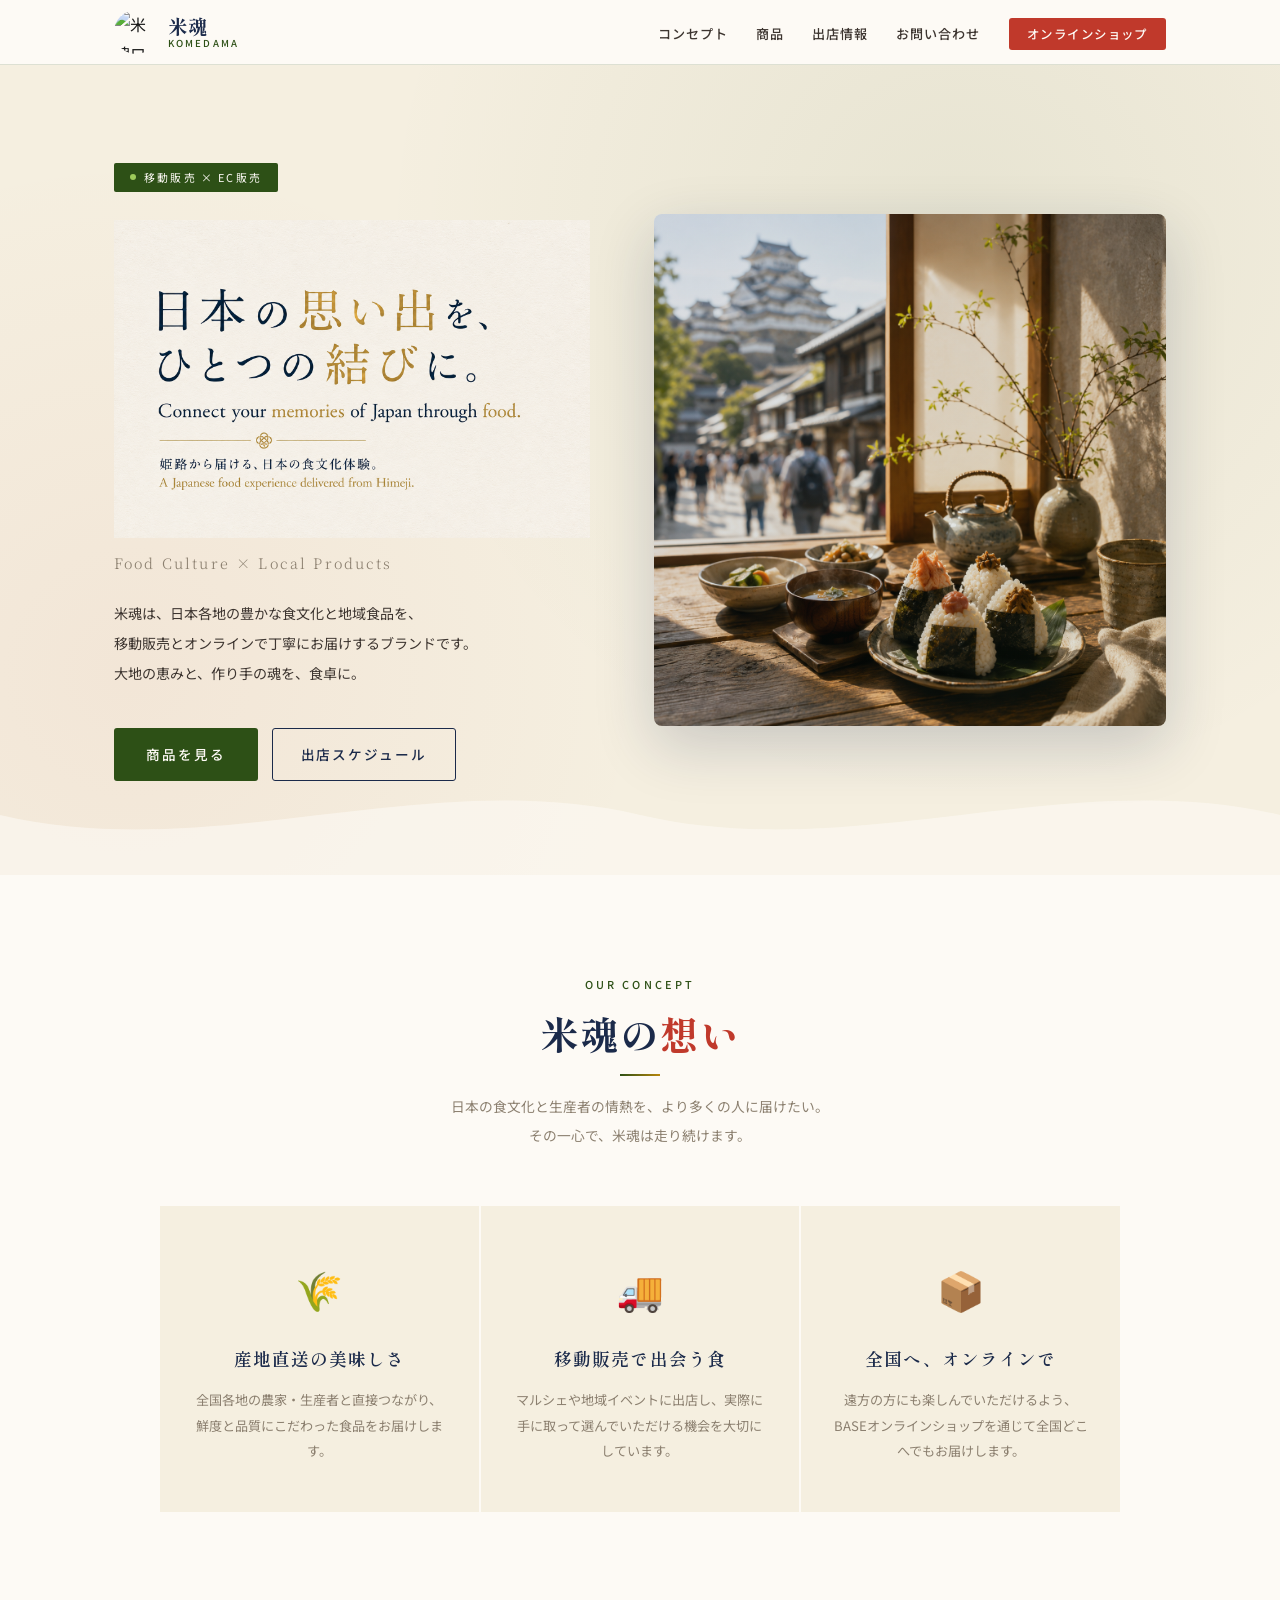
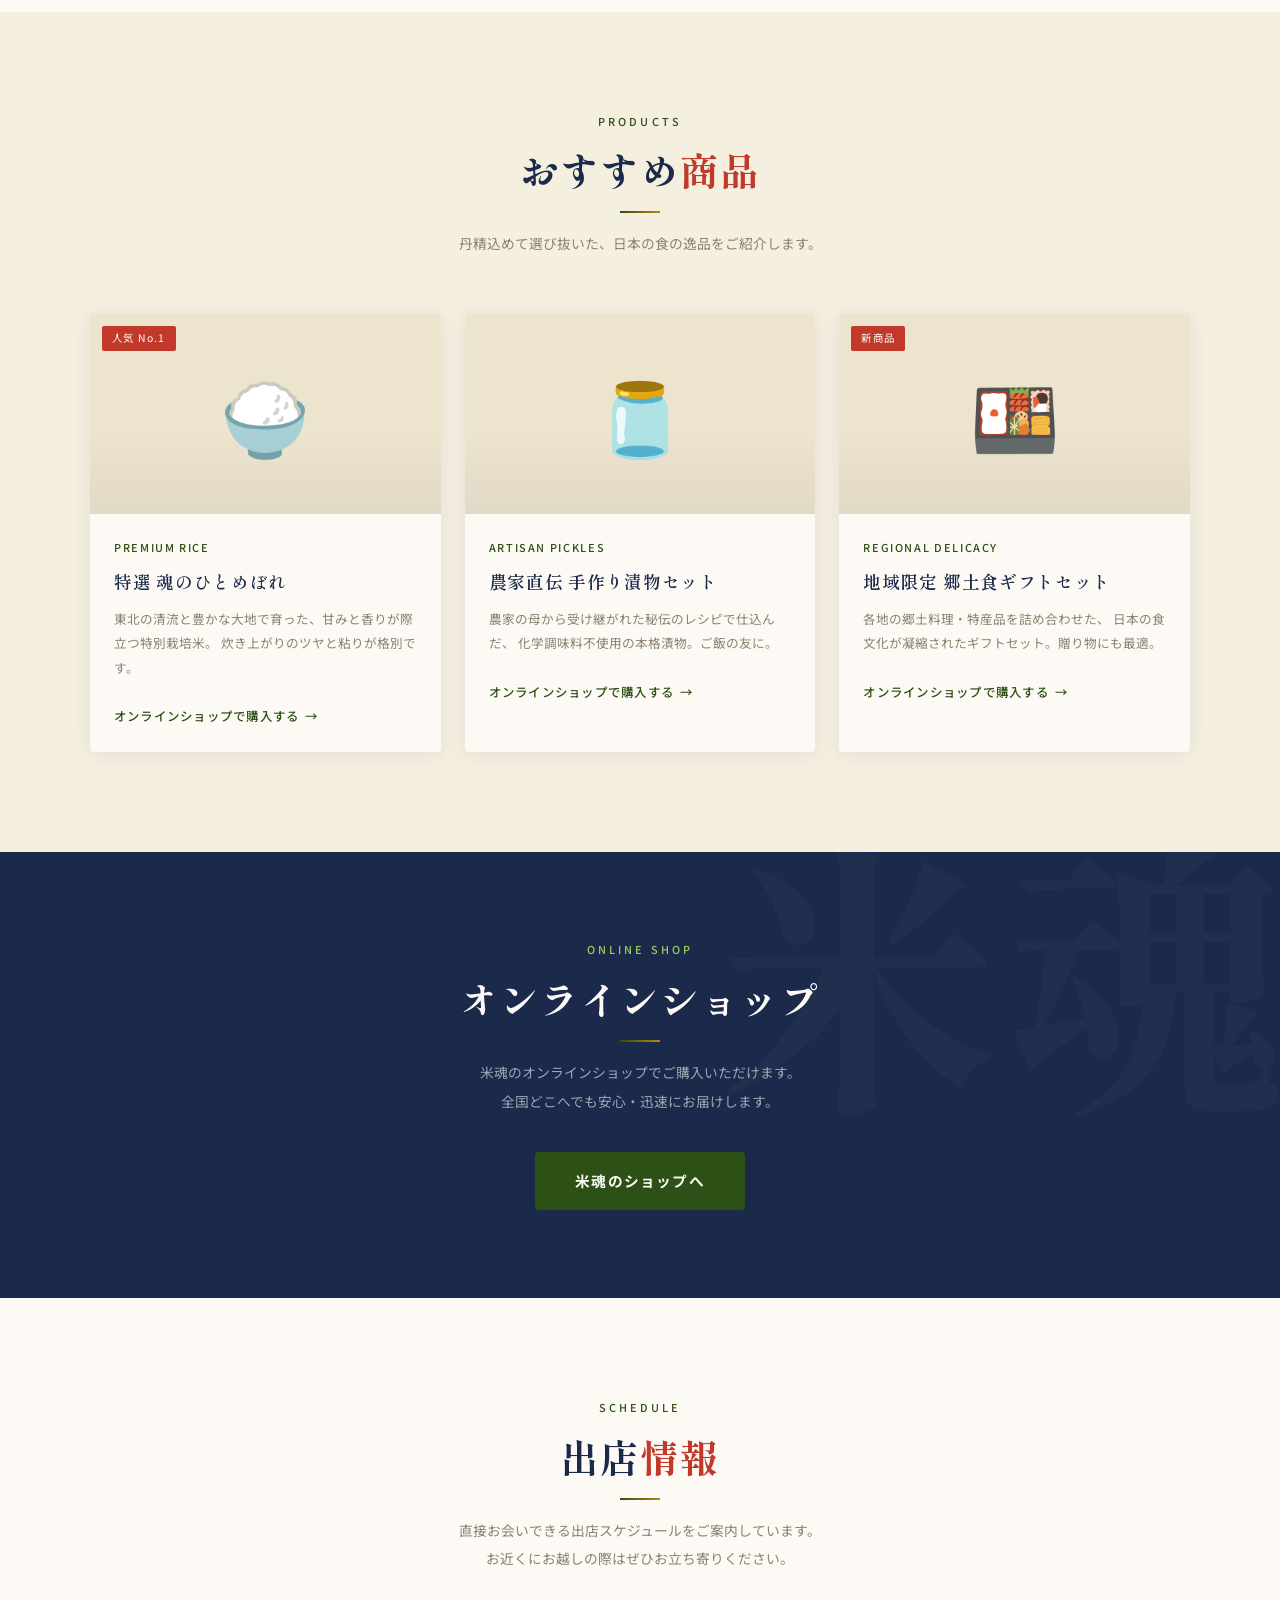
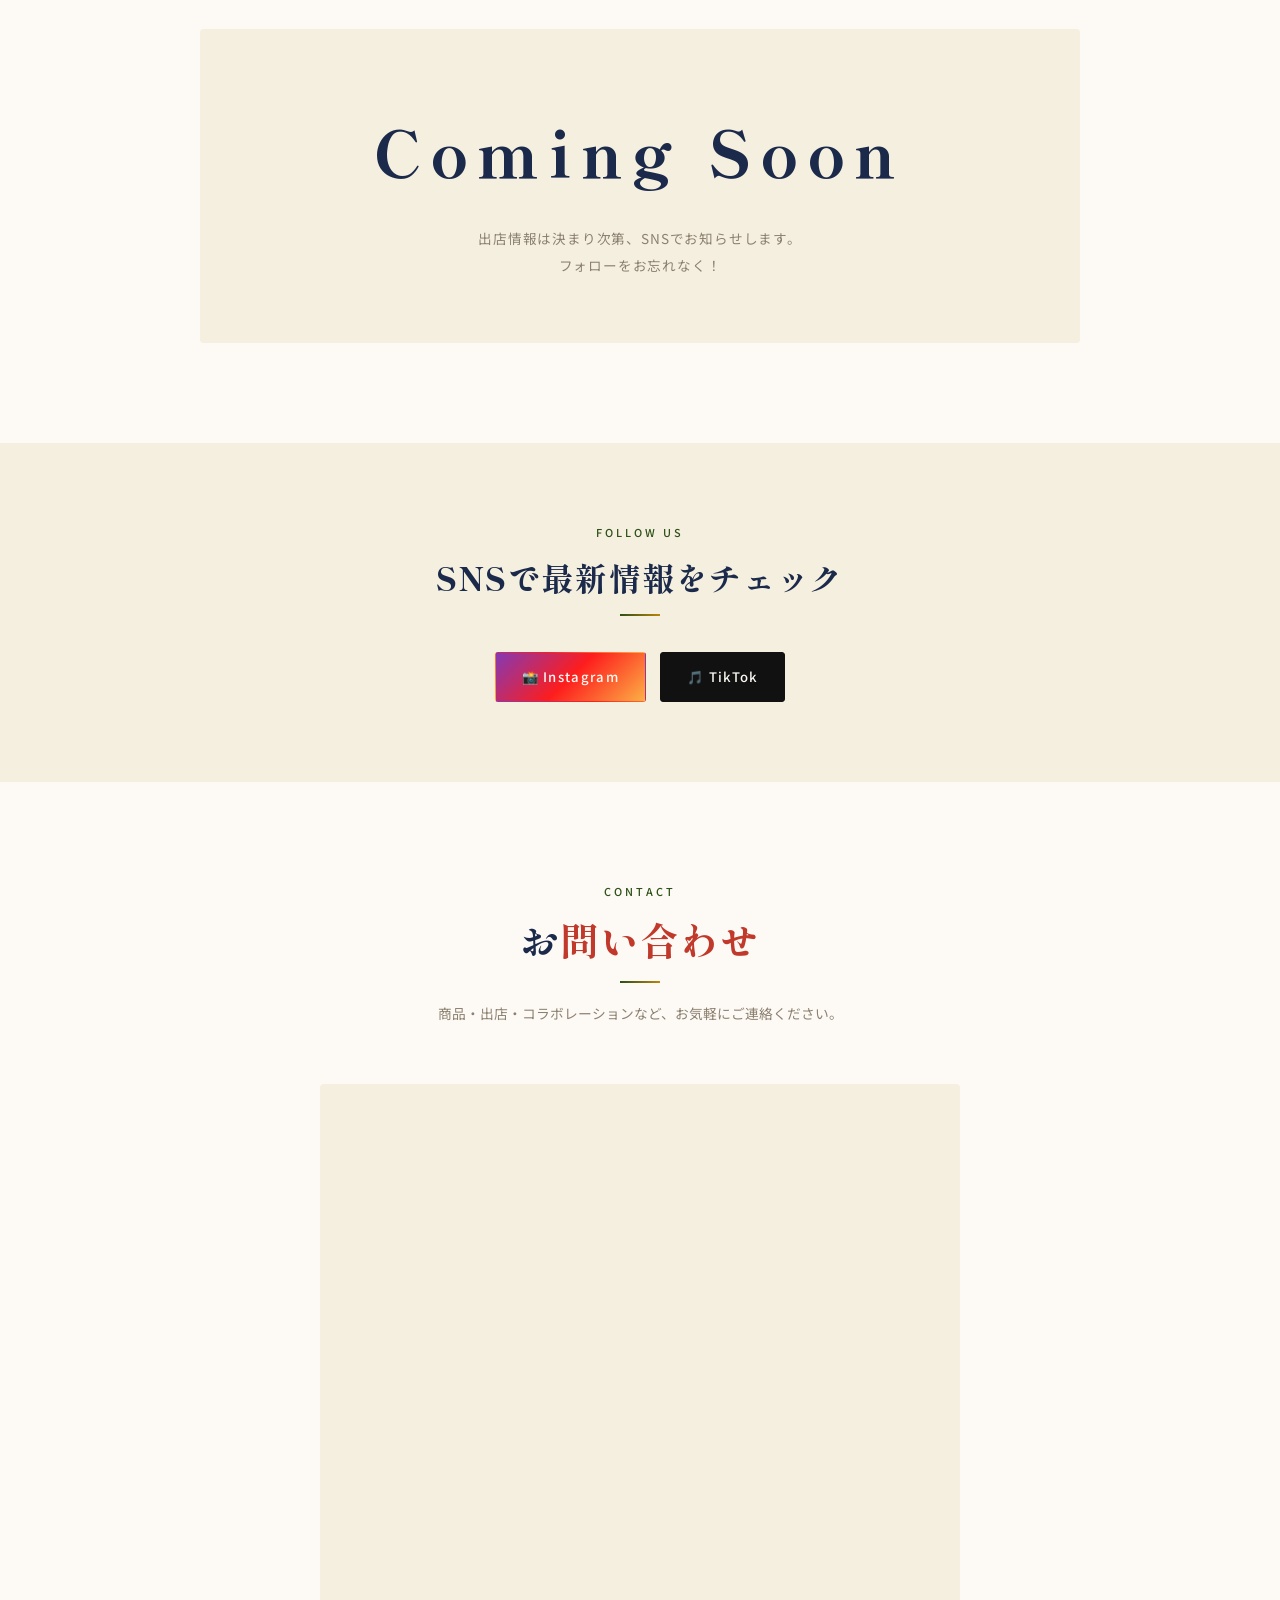
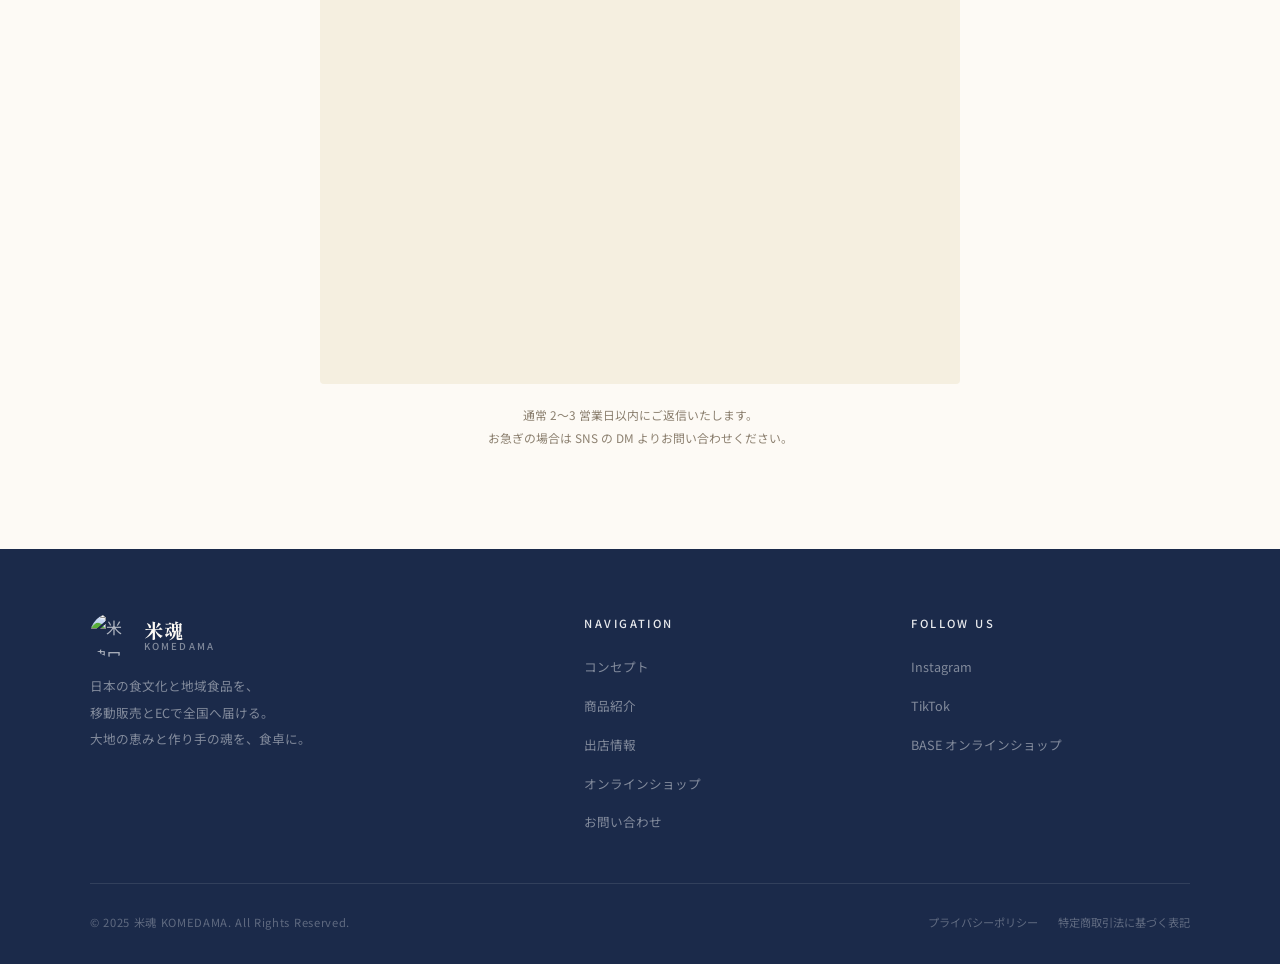
==== index.html @ 1b097b4b "Initial commit" ====
<!DOCTYPE html>
<html lang="ja">
<head>
  <meta charset="UTF-8">
  <meta name="viewport" content="width=device-width, initial-scale=1.0">

  <!-- ========================================
       SEO基本設定
       ページタイトルや説明文はここを編集してください
       ======================================== -->
  <title>米魂 KOMEDAMA | 日本の食を、あなたのもとへ</title>
  <meta name="description" content="米魂（KOMEDAMA）は、日本各地の豊かな食文化と地域食品を移動販売とオンラインでお届けするブランドです。">
  <meta name="keywords" content="米魂, KOMEDAMA, 地域食品, 移動販売, 日本食, BASE, オンラインショップ">
  <meta name="author" content="米魂 KOMEDAMA">

  <!-- OGP設定（SNSでシェアされたときの表示）-->
  <meta property="og:title" content="米魂 KOMEDAMA | 日本の食を、あなたのもとへ">
  <meta property="og:description" content="日本各地の豊かな食文化と地域食品を、移動販売とオンラインで丁寧にお届けするブランドです。">
  <meta property="og:type" content="website">
  <meta property="og:url" content="https://your-domain.com/"><!-- ← 取得後にドメインを変更してください -->
  <meta property="og:image" content="https://your-domain.com/images/common/ogp.jpg"><!-- ← OGP画像を用意してください -->
  <meta name="twitter:card" content="summary_large_image">

  <!-- ファビコン（ブラウザタブに表示されるアイコン）-->
  <!-- <link rel="icon" href="images/common/favicon.ico"> -->
  <!-- <link rel="apple-touch-icon" href="images/common/apple-touch-icon.png"> -->

  <!-- Google Fonts（日本語フォント）-->
  <!-- 表示速度を優先したい場合はこのブロックを削除し、style.cssのfont-familyをsans-serifに変更してください -->
  <link rel="preconnect" href="https://fonts.googleapis.com">
  <link rel="preconnect" href="https://fonts.gstatic.com" crossorigin>
  <link href="https://fonts.googleapis.com/css2?family=Noto+Serif+JP:wght@300;400;600;700&family=Noto+Sans+JP:wght@300;400;500&family=Shippori+Mincho:wght@400;600;800&display=swap" rel="stylesheet">

  <!-- スタイルシート読み込み -->
  <link rel="stylesheet" href="style.css">
</head>

<body>

  <!-- ========================================
       ヘッダー
       ロゴ・ナビゲーションメニュー
       ======================================== -->
  <header class="site-header">
    <div class="header-inner">

      <!-- ロゴ -->
      <a href="#home" class="logo" aria-label="米魂 トップへ戻る">
        <!-- logo.jpgを images/logo/ に置いてください -->
        <img src="images/logo/logo.jpg" alt="米魂ロゴ" width="44" height="44">
        <div class="logo-text">
          <span class="logo-ja">米魂</span>
          <span class="logo-en">KOMEDAMA</span>
        </div>
      </a>

      <!-- PCナビゲーション -->
      <nav aria-label="メインナビゲーション">
        <ul class="nav-list">
          <li><a href="#concept">コンセプト</a></li>
          <li><a href="#products">商品</a></li>
          <li><a href="#locations">出店情報</a></li>
          <li><a href="#contact">お問い合わせ</a></li>
          <!-- BASEショップへのリンク -->
          <li><a href="https://komedama.base.shop" target="_blank" rel="noopener noreferrer" class="nav-cta">オンラインショップ</a></li>
        </ul>
      </nav>

      <!-- スマホ用ハンバーガーボタン -->
      <button class="hamburger" id="hamburger" aria-label="メニューを開く" aria-expanded="false">
        <span></span>
        <span></span>
        <span></span>
      </button>

    </div>
  </header>

  <!-- スマホ用全画面メニュー -->
  <div class="mobile-nav" id="mobileNav" role="dialog" aria-modal="true" aria-label="モバイルメニュー">
    <button class="mobile-close" id="mobileClose" aria-label="メニューを閉じる">✕</button>
    <a href="#concept">コンセプト</a>
    <a href="#products">商品</a>
    <a href="#locations">出店情報</a>
    <a href="https://komedama.base.shop" target="_blank" rel="noopener noreferrer">オンラインショップ</a>
    <a href="#contact">お問い合わせ</a>
  </div>


  <!-- ========================================
       メインコンテンツ
       ======================================== -->
  <main>

    <!-- ヒーローセクション -->
    <section class="hero" id="home">
      <div class="hero-bg" aria-hidden="true"></div>

      <!-- 波形の装飾 -->
      <div class="hero-wave" aria-hidden="true">
        <svg viewBox="0 0 1440 120" preserveAspectRatio="none" xmlns="http://www.w3.org/2000/svg">
          <path d="M0,60 C240,110 480,10 720,60 C960,110 1200,10 1440,60 L1440,120 L0,120 Z" fill="#FDFAF5" opacity="0.6"/>
        </svg>
      </div>

      <div class="hero-inner">

        <!-- 左：テキストエリア -->
        <div class="hero-content">
          <span class="hero-badge">移動販売 × EC販売</span>

          <!-- キャッチコピー画像
               フォント崩れを防ぐため画像で表示しています
               画像は images/common/hero-catch.png に配置してください
               推奨サイズ：幅 800px 以上・透過PNG・白文字 -->
          <h1 class="hero-title">
            <img
              src="images/common/hero-catch.png"
              alt="日本の食を、あなたのもとへ。"
              class="hero-catch-img"
              width="480"
            >
          </h1>

          <p class="hero-subtitle">Food Culture × Local Products</p>

          <p class="hero-desc">
            米魂は、日本各地の豊かな食文化と地域食品を、<br>
            移動販売とオンラインで丁寧にお届けするブランドです。<br>
            大地の恵みと、作り手の魂を、食卓に。
          </p>

          <div class="hero-actions">
            <a href="#products" class="btn-primary">商品を見る</a>
            <a href="#locations" class="btn-secondary">出店スケジュール</a>
          </div>
        </div>

        <!-- 右：食のイメージビジュアル -->
        <div class="hero-visual">
          <!-- Unsplash フリー素材（商用利用可）
               自分の画像に変えたい場合は src を images/common/hero.jpg などに変更してください -->
          <div class="hero-image-wrap">
            <img
              class="hero-food-img"
              src="images/common/hero.png"
              alt="おにぎりと姫路城のある日本食のイメージ"
              width="512"
              loading="eager"
            >
            <div class="hero-image-overlay" aria-hidden="true"></div>
            <!-- 画像下部の帯テキスト -->
            <div class="hero-image-band" aria-hidden="true">
              <span>産地直送</span>
              <span class="band-sep">×</span>
              <span>移動販売</span>
              <span class="band-sep">×</span>
              <span>オンライン販売</span>
            </div>
          </div>
        </div>

      </div>
    </section>


    <!-- コンセプトセクション -->
    <section class="concept" id="concept">
      <div class="concept-inner">

        <div class="section-header fade-in">
          <span class="section-label">Our Concept</span>
          <h2 class="section-title">米魂の<span class="acc">想い</span></h2>
          <div class="divider" aria-hidden="true"></div>
          <p class="section-desc">
            日本の食文化と生産者の情熱を、より多くの人に届けたい。<br>
            その一心で、米魂は走り続けます。
          </p>
        </div>

        <!-- コンセプト3カード -->
        <div class="concept-grid">

          <div class="concept-card fade-in d1">
            <!-- 画像を使う場合: <img src="images/common/concept-farm.jpg" alt="産地直送"> -->
            <span class="concept-icon" aria-hidden="true">🌾</span>
            <h3>産地直送の美味しさ</h3>
            <p>全国各地の農家・生産者と直接つながり、鮮度と品質にこだわった食品をお届けします。</p>
          </div>

          <div class="concept-card fade-in d2">
            <span class="concept-icon" aria-hidden="true">🚚</span>
            <h3>移動販売で出会う食</h3>
            <p>マルシェや地域イベントに出店し、実際に手に取って選んでいただける機会を大切にしています。</p>
          </div>

          <div class="concept-card fade-in d3">
            <span class="concept-icon" aria-hidden="true">📦</span>
            <h3>全国へ、オンラインで</h3>
            <p>遠方の方にも楽しんでいただけるよう、BASEオンラインショップを通じて全国どこへでもお届けします。</p>
          </div>

        </div>
      </div>
    </section>


    <!-- 商品紹介セクション -->
    <section class="products" id="products">
      <div class="products-inner">

        <div class="section-header fade-in">
          <span class="section-label">Products</span>
          <h2 class="section-title">おすすめ<span class="acc">商品</span></h2>
          <div class="divider" aria-hidden="true"></div>
          <p class="section-desc">丹精込めて選び抜いた、日本の食の逸品をご紹介します。</p>
        </div>

        <!-- 商品カード
             商品を追加する場合は .product-card のブロックをコピーして増やしてください -->
        <div class="products-grid">

          <!-- 商品1 -->
          <article class="product-card fade-in d1">
            <div class="product-img">
              <!-- 商品画像: images/products/ に画像を置いて src を変更してください -->
              <!-- <img src="images/products/hitomebore.jpg" alt="特選 魂のひとめぼれ"> -->
              <span aria-hidden="true">🍚</span>
              <span class="product-badge">人気 No.1</span>
            </div>
            <div class="product-body">
              <p class="product-tag">Premium Rice</p>
              <h3 class="product-name">特選 魂のひとめぼれ</h3>
              <p class="product-desc">
                東北の清流と豊かな大地で育った、甘みと香りが際立つ特別栽培米。
                炊き上がりのツヤと粘りが格別です。
              </p>
              <!-- BASE商品ページのURLに変更してください -->
              <a href="https://komedama.base.shop" target="_blank" rel="noopener noreferrer" class="product-link">
                オンラインショップで購入する
              </a>
            </div>
          </article>

          <!-- 商品2 -->
          <article class="product-card fade-in d2">
            <div class="product-img">
              <!-- <img src="images/products/tsukemono.jpg" alt="農家直伝 手作り漬物セット"> -->
              <span aria-hidden="true">🫙</span>
            </div>
            <div class="product-body">
              <p class="product-tag">Artisan Pickles</p>
              <h3 class="product-name">農家直伝 手作り漬物セット</h3>
              <p class="product-desc">
                農家の母から受け継がれた秘伝のレシピで仕込んだ、
                化学調味料不使用の本格漬物。ご飯の友に。
              </p>
              <a href="https://komedama.base.shop" target="_blank" rel="noopener noreferrer" class="product-link">
                オンラインショップで購入する
              </a>
            </div>
          </article>

          <!-- 商品3 -->
          <article class="product-card fade-in d3">
            <div class="product-img">
              <!-- <img src="images/products/gift-set.jpg" alt="地域限定 郷土食ギフトセット"> -->
              <span aria-hidden="true">🍱</span>
              <span class="product-badge">新商品</span>
            </div>
            <div class="product-body">
              <p class="product-tag">Regional Delicacy</p>
              <h3 class="product-name">地域限定 郷土食ギフトセット</h3>
              <p class="product-desc">
                各地の郷土料理・特産品を詰め合わせた、
                日本の食文化が凝縮されたギフトセット。贈り物にも最適。
              </p>
              <a href="https://komedama.base.shop" target="_blank" rel="noopener noreferrer" class="product-link">
                オンラインショップで購入する
              </a>
            </div>
          </article>

        </div>
      </div>
    </section>


    <!-- オンラインショップ（BASE）CTAセクション -->
    <section class="shop-cta" id="shop">
      <div class="shop-inner fade-in">
        <span class="section-label">Online Shop</span>
        <h2 class="section-title">オンラインショップ</h2>
        <div class="divider divider-shop" aria-hidden="true"></div>
        <p class="section-desc">
          米魂のオンラインショップでご購入いただけます。<br>
          全国どこへでも安心・迅速にお届けします。
        </p>
        <div class="shop-cta-btns">
          <!-- BASEショップ -->
          <a href="https://komedama.base.shop" target="_blank" rel="noopener noreferrer" class="base-btn">
            米魂のショップへ
          </a>
        </div>
      </div>
    </section>


    <!-- 出店情報セクション -->
    <section class="locations" id="locations">
      <div class="locations-inner">

        <div class="section-header fade-in">
          <span class="section-label">Schedule</span>
          <h2 class="section-title">出店<span class="acc">情報</span></h2>
          <div class="divider" aria-hidden="true"></div>
          <p class="section-desc">
            直接お会いできる出店スケジュールをご案内しています。<br>
            お近くにお越しの際はぜひお立ち寄りください。
          </p>
        </div>

        <!-- Coming Soon表示 -->
        <div class="coming-soon fade-in">
          <p class="coming-soon-text">Coming Soon</p>
          <p class="coming-soon-sub">出店情報は決まり次第、SNSでお知らせします。<br>フォローをお忘れなく！</p>
        </div>

      </div>
    </section>


    <!-- SNSセクション -->
    <section class="sns">
      <div class="sns-inner fade-in">
        <span class="section-label">Follow Us</span>
        <h2 class="section-title sns-title">SNSで最新情報をチェック</h2>
        <div class="divider" aria-hidden="true"></div>

        <div class="sns-links">
          <a href="https://www.instagram.com/onigiri.komedama?igsh=MXRsYmVnbmxiNncwYw==" target="_blank" rel="noopener noreferrer" class="sns-btn sns-ig">
            📸 Instagram
          </a>
          <a href="https://www.tiktok.com/@onigiri.komedama?is_from_webapp=1&sender_device=pc" target="_blank" rel="noopener noreferrer" class="sns-btn sns-tiktok">
            🎵 TikTok
          </a>
        </div>
      </div>
    </section>


    <!-- お問い合わせセクション -->
    <section class="contact" id="contact">
      <div class="contact-inner">

        <div class="section-header fade-in">
          <span class="section-label">Contact</span>
          <h2 class="section-title">お<span class="acc">問い合わせ</span></h2>
          <div class="divider" aria-hidden="true"></div>
          <p class="section-desc">商品・出店・コラボレーションなど、お気軽にご連絡ください。</p>
        </div>

        <!-- Googleフォーム埋め込み
             件数無制限・無料・Gmailに通知が届きます -->
        <div class="google-form-wrap fade-in">
          <iframe
            src="https://docs.google.com/forms/d/e/1FAIpQLScALvCP625DVWomPVhwGw1CGhiQK8gAbkyOa28ZDNepqT5XbA/viewform?embedded=true"
            width="100%"
            height="900"
            frameborder="0"
            marginheight="0"
            marginwidth="0"
            title="米魂 お問い合わせフォーム"
            loading="lazy"
          >
            読み込んでいます…
          </iframe>
          <p class="contact-note">
            通常 2〜3 営業日以内にご返信いたします。<br>
            お急ぎの場合は SNS の DM よりお問い合わせください。
          </p>
        </div>
      </div>
    </section>

  </main>


  <!-- ========================================
       フッター
       ======================================== -->
  <footer class="site-footer">
    <div class="footer-inner">

      <div class="footer-top">

        <!-- ブランド説明 -->
        <div class="footer-brand">
          <div class="logo">
            <img src="images/logo/logo.jpg" alt="米魂ロゴ" width="36" height="36">
            <div class="logo-text">
              <span class="logo-ja">米魂</span>
              <span class="logo-en">KOMEDAMA</span>
            </div>
          </div>
          <p class="footer-tagline">
            日本の食文化と地域食品を、<br>
            移動販売とECで全国へ届ける。<br>
            大地の恵みと作り手の魂を、食卓に。
          </p>
        </div>

        <!-- ナビゲーション -->
        <div class="footer-col">
          <h4>Navigation</h4>
          <ul>
            <li><a href="#concept">コンセプト</a></li>
            <li><a href="#products">商品紹介</a></li>
            <li><a href="#locations">出店情報</a></li>
            <li><a href="#shop">オンラインショップ</a></li>
            <li><a href="#contact">お問い合わせ</a></li>
            <!-- 将来ページが増えたらここに追加 -->
            <!-- <li><a href="news.html">お知らせ</a></li> -->
            <!-- <li><a href="en/index.html">English</a></li> -->
          </ul>
        </div>

        <!-- SNSリンク -->
        <div class="footer-col">
          <h4>Follow Us</h4>
          <ul>
            <li><a href="https://www.instagram.com/onigiri.komedama?igsh=MXRsYmVnbmxiNncwYw==" target="_blank" rel="noopener noreferrer">Instagram</a></li>
            <li><a href="https://www.tiktok.com/@onigiri.komedama?is_from_webapp=1&sender_device=pc" target="_blank" rel="noopener noreferrer">TikTok</a></li>
            <li><a href="https://komedama.base.shop" target="_blank" rel="noopener noreferrer">BASE オンラインショップ</a></li>
          </ul>
        </div>

      </div>

      <!-- コピーライト -->
      <div class="footer-bottom">
        <p class="footer-copy">© 2025 米魂 KOMEDAMA. All Rights Reserved.</p>
        <div class="footer-links">
          <!-- 将来ページを作成したらリンクを有効にしてください -->
          <a href="#">プライバシーポリシー</a>
          <a href="#">特定商取引法に基づく表記</a>
        </div>
      </div>

    </div>
  </footer>


  <!-- ページトップへ戻るボタン -->
  <button class="scroll-top" id="scrollTop" aria-label="ページトップへ戻る">↑</button>

  <!-- JavaScriptファイル読み込み（bodyの最後に置くことで表示速度が上がります）-->
  <script src="script.js"></script>

</body>
</html>
---- style.css ----
/* ============================================================
   米魂 KOMEDAMA - スタイルシート
   style.css

   目次
   1.  カラー・変数定義
   2.  リセット・基本設定
   3.  ヘッダー
   4.  スマホメニュー
   5.  ヒーローセクション
   6.  セクション共通
   7.  コンセプトセクション
   8.  商品紹介セクション
   9.  オンラインショップ（BASE）CTAセクション
   10. 出店情報セクション
   11. SNSセクション
   12. お問い合わせセクション
   13. フッター
   14. ページトップボタン
   15. アニメーション
   16. レスポンシブ（スマホ対応）
   ============================================================ */


/* ============================================================
   1. カラー・変数定義
   色を変更する場合はここだけ編集すればOKです
   ============================================================ */
:root {
  /* ベースカラー */
  --white:      #FDFAF5;   /* 白（生成り白） */
  --cream:      #F5EFE0;   /* クリーム */
  --cream-dark: #EDE4CE;   /* 濃いクリーム */

  /* テキストカラー */
  --ink:        #1A1A1A;   /* メインテキスト（ほぼ黒） */
  --ink-soft:   #3D3530;   /* サブテキスト（茶がかった黒） */
  --gray:       #8C8070;   /* 補足テキスト（グレー） */

  /* アクセントカラー */
  --red:        #C0392B;   /* 赤（日の丸・強調） */
  --red-light:  #E74C3C;   /* 赤（ホバー時） */
  --green:      #2D5016;   /* 深緑（メインアクセント） */
  --green-mid:  #3A6B1E;   /* 緑（ホバー時） */
  --green-light:#5A8A32;   /* 薄緑 */
  --gold:       #B8860B;   /* ゴールド（装飾） */
  --navy:       #1B2A4A;   /* 紺（見出し・フッター） */

  /* ボーダー・シャドウ */
  --border:  rgba(45, 80, 22, 0.15);
  --shadow:  rgba(27, 42, 74, 0.08);
}


/* ============================================================
   2. リセット・基本設定
   ============================================================ */
*,
*::before,
*::after {
  box-sizing: border-box;
  margin: 0;
  padding: 0;
}

html {
  scroll-behavior: smooth; /* アンカーリンクをなめらかにスクロール */
  font-size: 16px;
}

body {
  font-family: 'Noto Sans JP', sans-serif;
  background-color: var(--white);
  color: var(--ink);
  line-height: 1.8;
  overflow-x: hidden; /* 横スクロールを防ぐ */
}

img {
  max-width: 100%;
  height: auto;
  display: block;
}

a {
  text-decoration: none;
  color: inherit;
}

ul {
  list-style: none;
}


/* ============================================================
   3. ヘッダー
   ============================================================ */
.site-header {
  position: sticky;  /* スクロールしても上部に固定 */
  top: 0;
  z-index: 100;
  background: rgba(253, 250, 245, 0.96);
  backdrop-filter: blur(12px); /* すりガラス効果 */
  border-bottom: 1px solid var(--border);
}

.header-inner {
  max-width: 1100px;
  margin: 0 auto;
  padding: 0 24px;
  display: flex;
  align-items: center;
  justify-content: space-between;
  height: 64px;
}

/* ロゴ */
.logo {
  display: flex;
  align-items: center;
  gap: 10px;
}

.logo img {
  width: 44px;
  height: 44px;
  border-radius: 50%;
  object-fit: cover;
}

.logo-text {
  display: flex;
  flex-direction: column;
  line-height: 1.15;
}

.logo-ja {
  font-family: 'Shippori Mincho', serif;
  font-size: 1.2rem;
  font-weight: 800;
  color: var(--navy);
  letter-spacing: 0.05em;
}

.logo-en {
  font-size: 0.6rem;
  letter-spacing: 0.22em;
  color: var(--green);
  font-weight: 500;
}

/* PCナビゲーション */
.nav-list {
  display: flex;
  gap: 28px;
  align-items: center;
}

.nav-list a {
  font-size: 0.82rem;
  letter-spacing: 0.08em;
  color: var(--ink-soft);
  font-weight: 500;
  position: relative;
  padding-bottom: 2px;
  transition: color 0.25s;
}

/* ホバー時に下線アニメーション */
.nav-list a::after {
  content: '';
  position: absolute;
  bottom: 0;
  left: 0;
  width: 0;
  height: 1.5px;
  background: var(--green);
  transition: width 0.3s;
}

.nav-list a:hover {
  color: var(--green);
}

.nav-list a:hover::after {
  width: 100%;
}

/* Amazon購入ボタン（ヘッダー内） */
.nav-cta {
  background: var(--red) !important;
  color: var(--white) !important;
  padding: 7px 18px !important;
  border-radius: 3px;
  font-size: 0.78rem !important;
  letter-spacing: 0.12em !important;
  transition: background 0.25s !important;
}

.nav-cta:hover {
  background: var(--red-light) !important;
}

.nav-cta::after {
  display: none !important; /* 下線アニメーションは不要 */
}

/* ハンバーガーボタン（スマホのみ表示） */
.hamburger {
  display: none;
  flex-direction: column;
  gap: 5px;
  cursor: pointer;
  padding: 6px;
  background: none;
  border: none;
}

.hamburger span {
  display: block;
  width: 24px;
  height: 2px;
  background: var(--ink);
  border-radius: 2px;
  transition: all 0.3s;
}


/* ============================================================
   4. スマホメニュー（全画面オーバーレイ）
   ============================================================ */
.mobile-nav {
  display: none;
  position: fixed;
  inset: 0;
  z-index: 200;
  background: rgba(253, 250, 245, 0.98);
  flex-direction: column;
  align-items: center;
  justify-content: center;
  gap: 36px;
}

/* .open クラスがついたら表示（script.jsで制御） */
.mobile-nav.open {
  display: flex;
}

.mobile-nav a {
  font-family: 'Shippori Mincho', serif;
  font-size: 1.5rem;
  color: var(--navy);
  letter-spacing: 0.1em;
  transition: color 0.2s;
}

.mobile-nav a:hover {
  color: var(--green);
}

.mobile-close {
  position: absolute;
  top: 20px;
  right: 24px;
  font-size: 1.8rem;
  cursor: pointer;
  color: var(--ink-soft);
  background: none;
  border: none;
  line-height: 1;
}


/* ============================================================
   5. ヒーローセクション
   ============================================================ */
.hero {
  position: relative;
  min-height: 90vh;
  display: flex;
  align-items: center;
  overflow: hidden;
  background: var(--cream);
}

/* 背景グラデーション装飾 */
.hero-bg {
  position: absolute;
  inset: 0;
  background-image:
    radial-gradient(circle at 75% 20%, rgba(45, 80, 22, 0.07) 0%, transparent 50%),
    radial-gradient(circle at 10% 75%, rgba(192, 57, 43, 0.05) 0%, transparent 40%);
}

/* 下部の波形装飾 */
.hero-wave {
  position: absolute;
  bottom: 0;
  left: 0;
  right: 0;
  height: 120px;
  overflow: hidden;
}

.hero-wave svg {
  width: 100%;
  height: 100%;
}

/* ヒーロー内部レイアウト（2カラム） */
.hero-inner {
  position: relative;
  z-index: 1;
  max-width: 1100px;
  margin: 0 auto;
  padding: 80px 24px;
  display: grid;
  grid-template-columns: 1fr 1fr;
  gap: 64px;
  align-items: center;
}

/* バッジ（緑のラベル） */
.hero-badge {
  display: inline-flex;
  align-items: center;
  gap: 8px;
  background: var(--green);
  color: var(--white);
  font-size: 0.68rem;
  letter-spacing: 0.2em;
  padding: 5px 16px;
  border-radius: 2px;
  margin-bottom: 28px;
}

.hero-badge::before {
  content: '';
  width: 6px;
  height: 6px;
  background: #9ECC5A;
  border-radius: 50%;
}

/* キャッチコピー */
.hero-title {
  font-family: 'Shippori Mincho', serif;
  font-size: clamp(2.2rem, 5.5vw, 3.8rem); /* 画面幅に応じて自動調整 */
  font-weight: 800;
  color: var(--navy);
  line-height: 1.3;
  letter-spacing: 0.03em;
  margin-bottom: 12px;
}

.hero-title .accent {
  color: var(--red);
}

.hero-subtitle {
  font-family: 'Noto Serif JP', serif;
  font-size: 0.9rem;
  color: var(--gray);
  letter-spacing: 0.15em;
  margin-bottom: 24px;
  font-weight: 300;
}

.hero-desc {
  font-size: 0.88rem;
  color: var(--ink-soft);
  line-height: 2.1;
  margin-bottom: 40px;
  max-width: 420px;
}

/* CTAボタン群 */
.hero-actions {
  display: flex;
  gap: 14px;
  flex-wrap: wrap;
}

/* 共通ボタンスタイル */
.btn-primary {
  background: var(--green);
  color: var(--white);
  padding: 14px 32px;
  font-size: 0.85rem;
  letter-spacing: 0.14em;
  border-radius: 3px;
  font-weight: 500;
  transition: all 0.3s;
  display: inline-flex;
  align-items: center;
  gap: 6px;
}

.btn-primary:hover {
  background: var(--green-mid);
  transform: translateY(-2px);
  box-shadow: 0 8px 24px rgba(45, 80, 22, 0.25);
}

.btn-secondary {
  border: 1.5px solid var(--navy);
  color: var(--navy);
  padding: 13px 28px;
  font-size: 0.85rem;
  letter-spacing: 0.14em;
  border-radius: 3px;
  font-weight: 500;
  transition: all 0.3s;
}

.btn-secondary:hover {
  background: var(--navy);
  color: var(--white);
}

/* 食イメージビジュアルエリア */
.hero-visual {
  display: flex;
  justify-content: center;
  align-items: center;
  position: relative;
}

.hero-image-wrap {
  position: relative;
  width: 512px;
  height: 512px;
  border-radius: 8px;
  overflow: hidden;
  box-shadow: 0 20px 60px rgba(27, 42, 74, 0.2);
  margin: 0 auto;
}

/* 食の画像 */
.hero-food-img {
  width: 512px;
  height: 512px;
  object-fit: cover;
  object-position: center;
  display: block;
  transition: transform 8s ease;
}

.hero-image-wrap:hover .hero-food-img {
  transform: scale(1.04); /* ゆっくりズームイン */
}

/* 画像の上にうっすらオーバーレイ（和の雰囲気を出す）*/
.hero-image-overlay {
  position: absolute;
  inset: 0;
  background: linear-gradient(
    135deg,
    rgba(27, 42, 74, 0.15) 0%,
    rgba(45, 80, 22, 0.1) 100%
  );
  pointer-events: none;
}

/* フローティングタグ */
.hero-tag {
  position: absolute;
  background: rgba(253, 250, 245, 0.95);
  border: 1px solid var(--border);
  padding: 8px 14px;
  border-radius: 40px;
  font-size: 0.7rem;
  color: var(--ink-soft);
  letter-spacing: 0.08em;
  box-shadow: 0 4px 16px var(--shadow);
  display: flex;
  align-items: center;
  gap: 6px;
  backdrop-filter: blur(4px);
}

.hero-tag-1 { bottom: 24px; left: 20px; }
.hero-tag-2 { top: 20px;    right: 20px; }

.dot {
  width: 8px;
  height: 8px;
  border-radius: 50%;
}

.dot-red   { background: var(--red); }
.dot-green { background: var(--green-light); }


/* ============================================================
   6. セクション共通スタイル
   ============================================================ */
section {
  position: relative;
  z-index: 1;
}

.section-header {
  text-align: center;
  margin-bottom: 56px;
}

/* セクションラベル（英語小文字）*/
.section-label {
  font-size: 0.68rem;
  letter-spacing: 0.28em;
  color: var(--green);
  font-weight: 500;
  text-transform: uppercase;
  display: block;
  margin-bottom: 14px;
}

/* セクションタイトル */
.section-title {
  font-family: 'Shippori Mincho', serif;
  font-size: clamp(1.6rem, 4vw, 2.4rem);
  font-weight: 800;
  color: var(--navy);
  letter-spacing: 0.05em;
  line-height: 1.3;
}

.section-title .acc {
  color: var(--red);
}

/* セクション説明文 */
.section-desc {
  margin-top: 16px;
  font-size: 0.86rem;
  color: var(--gray);
  max-width: 480px;
  margin-left: auto;
  margin-right: auto;
  line-height: 2.1;
}

/* タイトル下のアクセントライン */
.divider {
  width: 40px;
  height: 2px;
  background: linear-gradient(to right, var(--green), var(--gold));
  margin: 16px auto 0;
}

.divider-shop {
  background: linear-gradient(to right, var(--green), var(--gold));
}


/* ============================================================
   7. コンセプトセクション
   ============================================================ */
.concept {
  padding: 100px 24px;
  background: var(--white);
}

.concept-inner {
  max-width: 960px;
  margin: 0 auto;
}

.concept-grid {
  display: grid;
  grid-template-columns: repeat(3, 1fr);
  gap: 2px; /* カード間の隙間（区切り線のように見える）*/
  margin-top: 56px;
}

.concept-card {
  background: var(--cream);
  padding: 48px 32px;
  text-align: center;
  position: relative;
  overflow: hidden;
  transition: transform 0.3s;
}

.concept-card:hover {
  transform: translateY(-4px);
}

/* ホバー時に下部に緑ライン */
.concept-card::after {
  content: '';
  position: absolute;
  bottom: 0;
  left: 0;
  right: 0;
  height: 3px;
  background: var(--green);
  transform: scaleX(0);
  transition: transform 0.4s;
  transform-origin: left;
}

.concept-card:hover::after {
  transform: scaleX(1);
}

.concept-icon {
  font-size: 2.4rem;
  margin-bottom: 20px;
  display: block;
}

.concept-card h3 {
  font-family: 'Shippori Mincho', serif;
  font-size: 1.1rem;
  font-weight: 600;
  color: var(--navy);
  margin-bottom: 12px;
  letter-spacing: 0.06em;
}

.concept-card p {
  font-size: 0.82rem;
  color: var(--gray);
  line-height: 1.95;
}


/* ============================================================
   8. 商品紹介セクション
   ============================================================ */
.products {
  padding: 100px 24px;
  background: var(--cream);
}

.products-inner {
  max-width: 1100px;
  margin: 0 auto;
}

.products-grid {
  display: grid;
  grid-template-columns: repeat(3, 1fr);
  gap: 24px;
}

.product-card {
  background: var(--white);
  border-radius: 4px;
  overflow: hidden;
  box-shadow: 0 2px 20px var(--shadow);
  transition: all 0.35s;
}

.product-card:hover {
  transform: translateY(-6px);
  box-shadow: 0 16px 40px rgba(27, 42, 74, 0.12);
}

/* 商品画像エリア */
.product-img {
  height: 200px;
  background: var(--cream-dark);
  display: flex;
  align-items: center;
  justify-content: center;
  font-size: 4.5rem;
  position: relative;
  overflow: hidden;
}

/* 画像を使う場合のスタイル */
.product-img img {
  width: 100%;
  height: 100%;
  object-fit: cover;
}

.product-img::after {
  content: '';
  position: absolute;
  inset: 0;
  background: linear-gradient(to bottom, transparent 60%, rgba(27, 42, 74, 0.06));
}

/* 商品バッジ（「人気No.1」など）*/
.product-badge {
  position: absolute;
  top: 12px;
  left: 12px;
  background: var(--red);
  color: var(--white);
  font-size: 0.65rem;
  letter-spacing: 0.12em;
  padding: 3px 10px;
  border-radius: 2px;
  z-index: 1;
}

.product-body {
  padding: 24px;
}

.product-tag {
  font-size: 0.68rem;
  color: var(--green);
  letter-spacing: 0.15em;
  text-transform: uppercase;
  margin-bottom: 8px;
  font-weight: 500;
}

.product-name {
  font-family: 'Shippori Mincho', serif;
  font-size: 1.1rem;
  font-weight: 600;
  color: var(--navy);
  margin-bottom: 10px;
  letter-spacing: 0.04em;
}

.product-desc {
  font-size: 0.79rem;
  color: var(--gray);
  line-height: 1.9;
  margin-bottom: 20px;
}

/* オンラインショップへのリンク */
.product-link {
  display: inline-flex;
  align-items: center;
  gap: 6px;
  font-size: 0.78rem;
  color: var(--green);
  font-weight: 500;
  letter-spacing: 0.1em;
  transition: gap 0.25s;
}

.product-link:hover {
  gap: 10px;
}

.product-link::after {
  content: '→';
}


/* ============================================================
   9. オンラインショップ（BASE）CTAセクション
   ============================================================ */

/* BASEショップCTAセクション */
.shop-cta {
  padding: 88px 24px;
  background: var(--navy);
  position: relative;
  overflow: hidden;
}

/* 背景に大きく「米魂」の文字（装飾）*/
.shop-cta::before {
  content: '米魂';
  position: absolute;
  font-family: 'Shippori Mincho', serif;
  font-size: 18rem;
  font-weight: 800;
  color: rgba(255, 255, 255, 0.025);
  top: -30px;
  right: -10px;
  line-height: 1;
  pointer-events: none;
  user-select: none;
}

.shop-inner {
  max-width: 700px;
  margin: 0 auto;
  text-align: center;
  position: relative;
  z-index: 1;
}

/* 紺バック用テキスト色 */
.shop-inner .section-label { color: #9ECC5A; }
.shop-inner .section-title { color: var(--white); }
.shop-inner .section-desc  { color: rgba(255, 255, 255, 0.58); }

/* ボタン群 */
.shop-cta-btns {
  display: flex;
  gap: 16px;
  justify-content: center;
  flex-wrap: wrap;
  margin-top: 36px;
}

/* BASEボタン（メイン）*/
.base-btn {
  display: inline-flex;
  align-items: center;
  gap: 10px;
  background: var(--green);
  color: var(--white);
  padding: 16px 40px;
  border-radius: 4px;
  font-weight: 700;
  font-size: 0.92rem;
  letter-spacing: 0.08em;
  transition: all 0.3s;
}

.base-btn:hover {
  background: var(--green-mid);
  transform: translateY(-2px);
  box-shadow: 0 8px 32px rgba(45, 80, 22, 0.4);
}

.base-logo {
  font-weight: 900;
  font-size: 1rem;
  letter-spacing: 0.06em;
}

/* Amazonボタン（サブ）*/
.amz-btn {
  display: inline-flex;
  align-items: center;
  gap: 10px;
  background: rgba(255, 255, 255, 0.08);
  color: rgba(255, 255, 255, 0.75);
  border: 1.5px solid rgba(255, 255, 255, 0.2);
  padding: 15px 28px;
  border-radius: 4px;
  font-weight: 500;
  font-size: 0.85rem;
  letter-spacing: 0.08em;
  transition: all 0.3s;
  font-style: italic;
}

.amz-btn:hover {
  background: rgba(255, 255, 255, 0.15);
  color: var(--white);
  border-color: rgba(255, 255, 255, 0.4);
}

/* 注釈テキスト */
.shop-note {
  margin-top: 20px;
  font-size: 0.72rem;
  color: rgba(255, 255, 255, 0.35);
  letter-spacing: 0.06em;
}


/* ============================================================
   10. 出店情報セクション
   ============================================================ */
.locations {
  padding: 100px 24px;
  background: var(--white);
}

.locations-inner {
  max-width: 880px;
  margin: 0 auto;
}

.locations-list {
  display: flex;
  flex-direction: column;
  gap: 2px;
  margin-top: 56px;
}

.location-item {
  display: grid;
  grid-template-columns: 110px 1fr auto;
  align-items: center;
  gap: 24px;
  padding: 28px 32px;
  background: var(--cream);
  transition: background 0.25s;
}

.location-item:hover {
  background: var(--cream-dark);
}

/* 日付表示 */
.location-date { text-align: center; }

.location-month {
  font-size: 0.68rem;
  color: var(--green);
  letter-spacing: 0.15em;
  text-transform: uppercase;
  font-weight: 500;
}

.location-day {
  font-family: 'Shippori Mincho', serif;
  font-size: 2.4rem;
  font-weight: 800;
  color: var(--navy);
  line-height: 1;
}

.location-dow {
  font-size: 0.68rem;
  color: var(--gray);
}

/* 出店情報テキスト */
.location-info h3 {
  font-family: 'Shippori Mincho', serif;
  font-size: 1rem;
  color: var(--navy);
  font-weight: 600;
  margin-bottom: 4px;
}

.location-info p {
  font-size: 0.79rem;
  color: var(--gray);
  line-height: 1.8;
}

/* バッジ（移動販売 / マーケット） */
.loc-badge {
  font-size: 0.67rem;
  padding: 4px 12px;
  border-radius: 2px;
  letter-spacing: 0.1em;
  font-weight: 500;
  white-space: nowrap;
}

.badge-truck  { background: var(--green); color: var(--white); }
.badge-market { background: var(--gold);  color: var(--white); }

.loc-note {
  text-align: center;
  margin-top: 28px;
  font-size: 0.78rem;
  color: var(--gray);
}


/* ============================================================
   11. SNSセクション
   ============================================================ */
.sns {
  padding: 80px 24px;
  background: var(--cream);
  text-align: center;
}

.sns-inner {
  max-width: 580px;
  margin: 0 auto;
}

.sns-title {
  font-size: clamp(1.4rem, 3.5vw, 2rem) !important;
}

.sns-links {
  display: flex;
  gap: 14px;
  justify-content: center;
  margin-top: 36px;
  flex-wrap: wrap;
}

.sns-btn {
  display: inline-flex;
  align-items: center;
  gap: 8px;
  padding: 12px 26px;
  border-radius: 3px;
  font-size: 0.82rem;
  font-weight: 500;
  letter-spacing: 0.1em;
  transition: all 0.3s;
  border: 1.5px solid transparent;
}

.sns-ig {
  background: linear-gradient(135deg, #833ab4, #fd1d1d, #fcb045);
  color: var(--white);
}

.sns-ig:hover {
  opacity: 0.85;
  transform: translateY(-2px);
}

.sns-line {
  background: #00B900;
  color: var(--white);
}

.sns-line:hover {
  background: #00A000;
  transform: translateY(-2px);
}

.sns-x {
  border-color: var(--ink);
  color: var(--ink);
}

.sns-x:hover {
  background: var(--ink);
  color: var(--white);
}


/* ============================================================
   12. お問い合わせセクション
   ============================================================ */
.contact {
  padding: 100px 24px;
  background: var(--white);
}

.contact-inner {
  max-width: 640px;
  margin: 0 auto;
}

/* Googleフォーム埋め込みラッパー */
.google-form-wrap {
  margin-top: 56px;
}

.google-form-wrap iframe {
  width: 100%;
  min-height: 900px;
  border: none;
  border-radius: 4px;
  background: var(--cream);
  display: block;
}

.contact-note {
  text-align: center;
  font-size: 0.74rem;
  color: var(--gray);
  line-height: 1.9;
  margin-top: 20px;
}


/* ============================================================
   13. フッター
   ============================================================ */
.site-footer {
  background: var(--navy);
  color: rgba(255, 255, 255, 0.65);
  padding: 64px 24px 32px;
}

.footer-inner {
  max-width: 1100px;
  margin: 0 auto;
}

.footer-top {
  display: grid;
  grid-template-columns: 1.6fr 1fr 1fr;
  gap: 48px;
  padding-bottom: 48px;
  border-bottom: 1px solid rgba(255, 255, 255, 0.1);
}

/* フッター内ロゴ */
.footer-brand .logo-ja { color: var(--white); }
.footer-brand .logo-en { color: rgba(255, 255, 255, 0.45); }

.footer-tagline {
  font-size: 0.79rem;
  margin-top: 16px;
  line-height: 2.1;
  color: rgba(255, 255, 255, 0.45);
}

.footer-col h4 {
  font-size: 0.7rem;
  letter-spacing: 0.22em;
  text-transform: uppercase;
  color: rgba(255, 255, 255, 0.9);
  margin-bottom: 18px;
  font-weight: 500;
}

.footer-col ul {
  display: flex;
  flex-direction: column;
  gap: 10px;
}

.footer-col ul a {
  font-size: 0.79rem;
  color: rgba(255, 255, 255, 0.45);
  transition: color 0.25s;
}

.footer-col ul a:hover {
  color: var(--white);
}

/* フッター下部 */
.footer-bottom {
  display: flex;
  justify-content: space-between;
  align-items: center;
  padding-top: 28px;
  flex-wrap: wrap;
  gap: 12px;
}

.footer-copy {
  font-size: 0.7rem;
  color: rgba(255, 255, 255, 0.3);
  letter-spacing: 0.06em;
}

.footer-links {
  display: flex;
  gap: 20px;
}

.footer-links a {
  font-size: 0.7rem;
  color: rgba(255, 255, 255, 0.3);
  transition: color 0.25s;
}

.footer-links a:hover {
  color: rgba(255, 255, 255, 0.65);
}


/* ============================================================
   14. ページトップボタン
   ============================================================ */
.scroll-top {
  position: fixed;
  bottom: 28px;
  right: 24px;
  width: 44px;
  height: 44px;
  background: var(--green);
  color: var(--white);
  border: none;
  border-radius: 50%;
  font-size: 1.1rem;
  cursor: pointer;
  display: flex;
  align-items: center;
  justify-content: center;
  box-shadow: 0 4px 16px rgba(45, 80, 22, 0.3);
  transition: all 0.3s;
  z-index: 50;
  opacity: 0;           /* 初期は非表示 */
  pointer-events: none; /* クリック無効 */
}

/* script.jsで .visible を付与したら表示 */
.scroll-top.visible {
  opacity: 1;
  pointer-events: auto;
}

.scroll-top:hover {
  background: var(--green-mid);
  transform: translateY(-3px);
}


/* ============================================================
   15. アニメーション
   ============================================================ */

/* スクロールフェードイン */
.fade-in {
  opacity: 0;
  transform: translateY(24px);
  transition: opacity 0.7s ease, transform 0.7s ease;
}

.fade-in.visible {
  opacity: 1;
  transform: translateY(0);
}

/* 遅延クラス（カードを順番にフェードイン）*/
.d1 { transition-delay: 0.1s; }
.d2 { transition-delay: 0.22s; }
.d3 { transition-delay: 0.34s; }

/* ロゴリング回転 */
@keyframes spin {
  from { transform: rotate(0deg); }
  to   { transform: rotate(360deg); }
}

/* ロゴ浮遊 */
@keyframes float {
  0%, 100% { transform: translateY(0); }
  50%       { transform: translateY(-10px); }
}


/* ============================================================
   16. レスポンシブ対応（スマホファースト）
   タブレット: 900px以下
   スマホ:     640px以下
   ============================================================ */

/* タブレット以下 */
@media (max-width: 900px) {

  /* ヒーロー: 1カラムに変更 */
  .hero-inner {
    grid-template-columns: 1fr;
    text-align: center;
    gap: 40px;
    padding: 64px 20px 56px;
  }

  .hero-content { order: 2; } /* テキストを下に */
  .hero-visual  { order: 1; } /* ロゴを上に */

  .hero-desc    { margin: 0 auto 40px; }
  .hero-actions { justify-content: center; }
  .hero-image-wrap { width: 100%; height: 360px; }
  .hero-food-img { width: 100%; height: 360px; }

  /* コンセプト: 1カラムに */
  .concept-grid {
    grid-template-columns: 1fr;
  }

  /* 商品: 1カラムに */
  .products-grid {
    grid-template-columns: 1fr;
  }

  /* フォーム: 1カラムに */
  .form-row {
    grid-template-columns: 1fr;
  }

  /* フッター: 1カラムに */
  .footer-top {
    grid-template-columns: 1fr;
    gap: 32px;
  }

  /* 出店情報: バッジ非表示 */
  .location-item {
    grid-template-columns: 90px 1fr;
  }

  .loc-badge {
    display: none;
  }
}

/* スマホ */
@media (max-width: 640px) {

  /* PCナビを非表示、ハンバーガーを表示 */
  .nav-list   { display: none; }
  .hamburger  { display: flex; }

  /* ロゴを小さく */
  .hero-image-wrap { width: 100%; height: 260px; border-radius: 6px; }
  .hero-food-img { width: 100%; height: 260px; }

  /* フローティングタグを非表示 */
  .hero-tag-1,
  .hero-tag-2 { display: none; }

  /* 出店情報: 縦並びに */
  .location-item {
    grid-template-columns: 1fr;
    gap: 8px;
    padding: 20px;
  }

  /* フッター下部: 縦並びに */
  .footer-bottom {
    flex-direction: column;
    text-align: center;
  }

  /* フォームの余白調整 */
  .concept  { padding: 64px 20px; }
  .products { padding: 64px 20px; }
  .contact  { padding: 64px 20px; }
  .locations{ padding: 64px 20px; }
}


/* ============================================================
   キャッチコピー画像
   hero-catch.png を images/common/ に置いてください
   ============================================================ */
.hero-catch-img {
  max-width: 100%;
  height: auto;
  display: block;
  margin-bottom: 4px;
}

/* 画像がない場合のフォールバック（テキスト表示）*/
.hero-catch-img[src="images/common/hero-catch.png"]::before {
  content: '日本の食を、あなたのもとへ。';
  font-family: 'Shippori Mincho', serif;
  font-size: clamp(2.2rem, 5.5vw, 3.8rem);
  font-weight: 800;
  color: var(--navy);
  display: block;
}


/* ============================================================
   Coming Soon（出店情報）
   ============================================================ */
.coming-soon {
  text-align: center;
  padding: 64px 24px;
  background: var(--cream);
  border-radius: 4px;
  margin-top: 56px;
}

.coming-soon-text {
  font-family: 'Shippori Mincho', serif;
  font-size: clamp(2.4rem, 6vw, 4rem);
  font-weight: 800;
  color: var(--navy);
  letter-spacing: 0.15em;
  margin-bottom: 16px;
}

.coming-soon-sub {
  font-size: 0.85rem;
  color: var(--gray);
  line-height: 2;
  letter-spacing: 0.06em;
}

/* TikTokボタン */
.sns-tiktok {
  background: #111;
  color: var(--white);
  border-color: #111;
}

.sns-tiktok:hover {
  background: #333;
  transform: translateY(-2px);
}
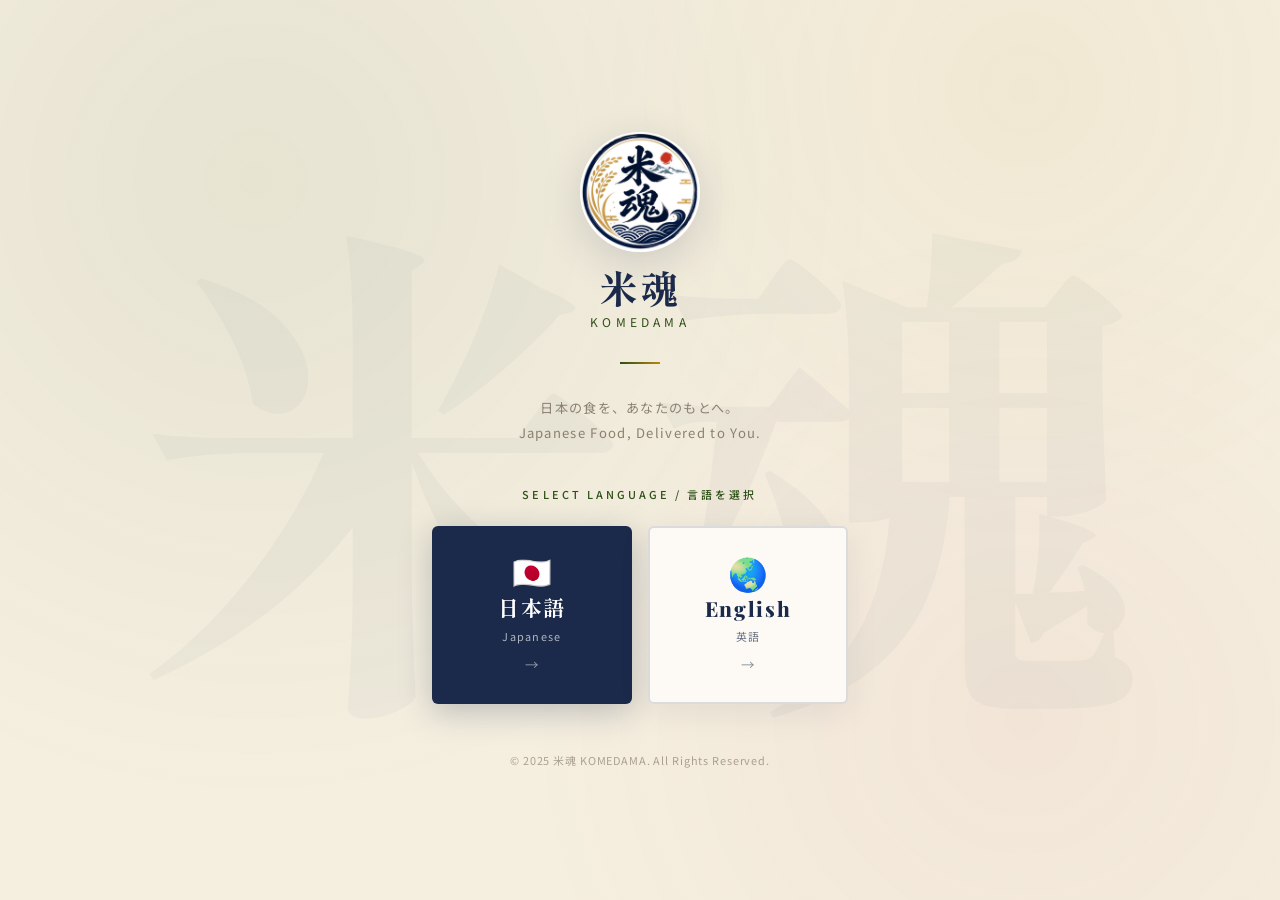
==== commit fb7980a6: "言語選択ページ追加" ====
--- a/index.html
+++ b/index.html
@@ -3,459 +3,250 @@
 <head>
   <meta charset="UTF-8">
   <meta name="viewport" content="width=device-width, initial-scale=1.0">
-
-  <!-- ========================================
-       SEO基本設定
-       ページタイトルや説明文はここを編集してください
-       ======================================== -->
-  <title>米魂 KOMEDAMA | 日本の食を、あなたのもとへ</title>
-  <meta name="description" content="米魂（KOMEDAMA）は、日本各地の豊かな食文化と地域食品を移動販売とオンラインでお届けするブランドです。">
-  <meta name="keywords" content="米魂, KOMEDAMA, 地域食品, 移動販売, 日本食, BASE, オンラインショップ">
-  <meta name="author" content="米魂 KOMEDAMA">
-
-  <!-- OGP設定（SNSでシェアされたときの表示）-->
-  <meta property="og:title" content="米魂 KOMEDAMA | 日本の食を、あなたのもとへ">
-  <meta property="og:description" content="日本各地の豊かな食文化と地域食品を、移動販売とオンラインで丁寧にお届けするブランドです。">
-  <meta property="og:type" content="website">
-  <meta property="og:url" content="https://your-domain.com/"><!-- ← 取得後にドメインを変更してください -->
-  <meta property="og:image" content="https://your-domain.com/images/common/ogp.jpg"><!-- ← OGP画像を用意してください -->
-  <meta name="twitter:card" content="summary_large_image">
-
-  <!-- ファビコン（ブラウザタブに表示されるアイコン）-->
-  <!-- <link rel="icon" href="images/common/favicon.ico"> -->
-  <!-- <link rel="apple-touch-icon" href="images/common/apple-touch-icon.png"> -->
-
-  <!-- Google Fonts（日本語フォント）-->
-  <!-- 表示速度を優先したい場合はこのブロックを削除し、style.cssのfont-familyをsans-serifに変更してください -->
+  <title>米魂 KOMEDAMA</title>
+  <meta name="description" content="米魂 KOMEDAMA | 日本の食を、あなたのもとへ。Japanese Food, Delivered to You.">
   <link rel="preconnect" href="https://fonts.googleapis.com">
   <link rel="preconnect" href="https://fonts.gstatic.com" crossorigin>
-  <link href="https://fonts.googleapis.com/css2?family=Noto+Serif+JP:wght@300;400;600;700&family=Noto+Sans+JP:wght@300;400;500&family=Shippori+Mincho:wght@400;600;800&display=swap" rel="stylesheet">
-
-  <!-- スタイルシート読み込み -->
-  <link rel="stylesheet" href="style.css">
+  <link href="https://fonts.googleapis.com/css2?family=Shippori+Mincho:wght@400;600;800&family=Playfair+Display:wght@700&family=Noto+Sans+JP:wght@300;400&family=Inter:wght@300;400&display=swap" rel="stylesheet">
+  <style>
+    *, *::before, *::after { box-sizing: border-box; margin: 0; padding: 0; }
+    :root {
+      --white:     #FDFAF5;
+      --cream:     #F5EFE0;
+      --navy:      #1B2A4A;
+      --green:     #2D5016;
+      --gold:      #B8860B;
+      --gray:      #8C8070;
+    }
+    html, body { width: 100%; height: 100%; }
+    body {
+      font-family: 'Noto Sans JP', sans-serif;
+      background: var(--cream);
+      display: flex;
+      align-items: center;
+      justify-content: center;
+      min-height: 100vh;
+      overflow: hidden;
+    }
+    .bg-decoration {
+      position: fixed;
+      inset: 0;
+      z-index: 0;
+      pointer-events: none;
+    }
+    .bg-decoration::before {
+      content: '';
+      position: absolute;
+      inset: 0;
+      background-image:
+        radial-gradient(circle at 20% 20%, rgba(45,80,22,0.07) 0%, transparent 50%),
+        radial-gradient(circle at 80% 80%, rgba(192,57,43,0.05) 0%, transparent 40%),
+        radial-gradient(circle at 80% 10%, rgba(184,134,11,0.06) 0%, transparent 35%);
+    }
+    .bg-decoration::after {
+      content: '米魂';
+      position: absolute;
+      font-family: 'Shippori Mincho', serif;
+      font-size: 40vw;
+      font-weight: 800;
+      color: rgba(27,42,74,0.03);
+      top: 50%;
+      left: 50%;
+      transform: translate(-50%, -50%);
+      line-height: 1;
+      user-select: none;
+      white-space: nowrap;
+    }
+    .lang-container {
+      position: relative;
+      z-index: 1;
+      text-align: center;
+      padding: 40px 24px;
+      animation: fadeUp 0.9s ease both;
+    }
+    @keyframes fadeUp {
+      from { opacity: 0; transform: translateY(30px); }
+      to   { opacity: 1; transform: translateY(0); }
+    }
+    .lang-logo { margin-bottom: 32px; }
+    .lang-logo img {
+      width: 120px;
+      height: 120px;
+      border-radius: 50%;
+      display: block;
+      margin: 0 auto 16px;
+      animation: float 4s ease-in-out infinite;
+      box-shadow: 0 12px 40px rgba(27,42,74,0.15);
+    }
+    @keyframes float {
+      0%, 100% { transform: translateY(0); }
+      50%       { transform: translateY(-8px); }
+    }
+    .brand-name-ja {
+      font-family: 'Shippori Mincho', serif;
+      font-size: 2.4rem;
+      font-weight: 800;
+      color: var(--navy);
+      letter-spacing: 0.08em;
+      display: block;
+      line-height: 1;
+    }
+    .brand-name-en {
+      font-size: 0.75rem;
+      letter-spacing: 0.35em;
+      color: var(--green);
+      font-weight: 400;
+      display: block;
+      margin-top: 6px;
+      text-transform: uppercase;
+    }
+    .lang-tagline {
+      font-size: 0.82rem;
+      color: var(--gray);
+      letter-spacing: 0.1em;
+      margin: 20px 0 40px;
+      line-height: 1.9;
+    }
+    .lang-divider {
+      width: 40px;
+      height: 2px;
+      background: linear-gradient(to right, var(--green), var(--gold));
+      margin: 0 auto 32px;
+    }
+    .lang-select-label {
+      font-size: 0.68rem;
+      letter-spacing: 0.28em;
+      color: var(--green);
+      text-transform: uppercase;
+      display: block;
+      margin-bottom: 24px;
+      font-weight: 500;
+    }
+    .lang-buttons {
+      display: flex;
+      gap: 16px;
+      justify-content: center;
+      flex-wrap: wrap;
+    }
+    .lang-btn {
+      display: flex;
+      flex-direction: column;
+      align-items: center;
+      gap: 6px;
+      width: 200px;
+      padding: 28px 24px;
+      border-radius: 6px;
+      text-decoration: none;
+      transition: all 0.35s ease;
+      position: relative;
+      overflow: hidden;
+    }
+    .lang-btn::before {
+      content: '';
+      position: absolute;
+      inset: 0;
+      opacity: 0;
+      transition: opacity 0.35s;
+    }
+    .lang-btn-ja {
+      background: var(--navy);
+      color: #fff;
+      box-shadow: 0 8px 32px rgba(27,42,74,0.25);
+    }
+    .lang-btn-ja::before {
+      background: linear-gradient(135deg, rgba(255,255,255,0.05), rgba(255,255,255,0.12));
+    }
+    .lang-btn-ja:hover {
+      transform: translateY(-4px);
+      box-shadow: 0 16px 48px rgba(27,42,74,0.35);
+    }
+    .lang-btn-ja:hover::before { opacity: 1; }
+    .lang-btn-en {
+      background: var(--white);
+      color: var(--navy);
+      border: 2px solid rgba(27,42,74,0.15);
+      box-shadow: 0 8px 32px rgba(27,42,74,0.08);
+    }
+    .lang-btn-en:hover {
+      background: var(--navy);
+      color: #fff;
+      border-color: var(--navy);
+      transform: translateY(-4px);
+      box-shadow: 0 16px 48px rgba(27,42,74,0.25);
+    }
+    .btn-flag { font-size: 2rem; line-height: 1; display: block; }
+    .btn-lang {
+      font-family: 'Shippori Mincho', serif;
+      font-size: 1.3rem;
+      font-weight: 800;
+      letter-spacing: 0.08em;
+      display: block;
+      position: relative;
+      z-index: 1;
+    }
+    .lang-btn-en .btn-lang { font-family: 'Playfair Display', serif; }
+    .btn-sub {
+      font-size: 0.68rem;
+      letter-spacing: 0.12em;
+      opacity: 0.65;
+      display: block;
+      position: relative;
+      z-index: 1;
+    }
+    .btn-arrow {
+      font-size: 0.85rem;
+      opacity: 0.5;
+      display: block;
+      margin-top: 4px;
+      transition: transform 0.3s, opacity 0.3s;
+      position: relative;
+      z-index: 1;
+    }
+    .lang-btn:hover .btn-arrow { transform: translateX(4px); opacity: 1; }
+    .lang-footer {
+      margin-top: 48px;
+      font-size: 0.68rem;
+      color: var(--gray);
+      letter-spacing: 0.08em;
+      opacity: 0.7;
+    }
+    @media (max-width: 480px) {
+      .lang-buttons { flex-direction: column; align-items: center; }
+      .lang-btn { width: 260px; }
+      .brand-name-ja { font-size: 2rem; }
+      .lang-logo img { width: 96px; height: 96px; }
+    }
+  </style>
 </head>
-
 <body>
-
-  <!-- ========================================
-       ヘッダー
-       ロゴ・ナビゲーションメニュー
-       ======================================== -->
-  <header class="site-header">
-    <div class="header-inner">
-
-      <!-- ロゴ -->
-      <a href="#home" class="logo" aria-label="米魂 トップへ戻る">
-        <!-- logo.jpgを images/logo/ に置いてください -->
-        <img src="images/logo/logo.jpg" alt="米魂ロゴ" width="44" height="44">
-        <div class="logo-text">
-          <span class="logo-ja">米魂</span>
-          <span class="logo-en">KOMEDAMA</span>
-        </div>
+  <div class="bg-decoration" aria-hidden="true"></div>
+  <div class="lang-container">
+    <div class="lang-logo">
+      <img src="images/logo/logo256px.png" alt="米魂 KOMEDAMA ロゴ">
+      <span class="brand-name-ja">米魂</span>
+      <span class="brand-name-en">KOMEDAMA</span>
+    </div>
+    <div class="lang-divider" aria-hidden="true"></div>
+    <p class="lang-tagline">
+      日本の食を、あなたのもとへ。<br>
+      Japanese Food, Delivered to You.
+    </p>
+    <span class="lang-select-label">Select Language / 言語を選択</span>
+    <div class="lang-buttons">
+      <a href="ja/" class="lang-btn lang-btn-ja" lang="ja" hreflang="ja">
+        <span class="btn-flag" aria-hidden="true">🇯🇵</span>
+        <span class="btn-lang">日本語</span>
+        <span class="btn-sub">Japanese</span>
+        <span class="btn-arrow" aria-hidden="true">→</span>
       </a>
-
-      <!-- PCナビゲーション -->
-      <nav aria-label="メインナビゲーション">
-        <ul class="nav-list">
-          <li><a href="#concept">コンセプト</a></li>
-          <li><a href="#products">商品</a></li>
-          <li><a href="#locations">出店情報</a></li>
-          <li><a href="#contact">お問い合わせ</a></li>
-          <!-- BASEショップへのリンク -->
-          <li><a href="https://komedama.base.shop" target="_blank" rel="noopener noreferrer" class="nav-cta">オンラインショップ</a></li>
-        </ul>
-      </nav>
-
-      <!-- スマホ用ハンバーガーボタン -->
-      <button class="hamburger" id="hamburger" aria-label="メニューを開く" aria-expanded="false">
-        <span></span>
-        <span></span>
-        <span></span>
-      </button>
-
+      <a href="en/" class="lang-btn lang-btn-en" lang="en" hreflang="en">
+        <span class="btn-flag" aria-hidden="true">🌏</span>
+        <span class="btn-lang">English</span>
+        <span class="btn-sub">英語</span>
+        <span class="btn-arrow" aria-hidden="true">→</span>
+      </a>
     </div>
-  </header>
-
-  <!-- スマホ用全画面メニュー -->
-  <div class="mobile-nav" id="mobileNav" role="dialog" aria-modal="true" aria-label="モバイルメニュー">
-    <button class="mobile-close" id="mobileClose" aria-label="メニューを閉じる">✕</button>
-    <a href="#concept">コンセプト</a>
-    <a href="#products">商品</a>
-    <a href="#locations">出店情報</a>
-    <a href="https://komedama.base.shop" target="_blank" rel="noopener noreferrer">オンラインショップ</a>
-    <a href="#contact">お問い合わせ</a>
+    <p class="lang-footer">© 2025 米魂 KOMEDAMA. All Rights Reserved.</p>
   </div>
-
-
-  <!-- ========================================
-       メインコンテンツ
-       ======================================== -->
-  <main>
-
-    <!-- ヒーローセクション -->
-    <section class="hero" id="home">
-      <div class="hero-bg" aria-hidden="true"></div>
-
-      <!-- 波形の装飾 -->
-      <div class="hero-wave" aria-hidden="true">
-        <svg viewBox="0 0 1440 120" preserveAspectRatio="none" xmlns="http://www.w3.org/2000/svg">
-          <path d="M0,60 C240,110 480,10 720,60 C960,110 1200,10 1440,60 L1440,120 L0,120 Z" fill="#FDFAF5" opacity="0.6"/>
-        </svg>
-      </div>
-
-      <div class="hero-inner">
-
-        <!-- 左：テキストエリア -->
-        <div class="hero-content">
-          <span class="hero-badge">移動販売 × EC販売</span>
-
-          <!-- キャッチコピー画像
-               フォント崩れを防ぐため画像で表示しています
-               画像は images/common/hero-catch.png に配置してください
-               推奨サイズ：幅 800px 以上・透過PNG・白文字 -->
-          <h1 class="hero-title">
-            <img
-              src="images/common/hero-catch.png"
-              alt="日本の食を、あなたのもとへ。"
-              class="hero-catch-img"
-              width="480"
-            >
-          </h1>
-
-          <p class="hero-subtitle">Food Culture × Local Products</p>
-
-          <p class="hero-desc">
-            米魂は、日本各地の豊かな食文化と地域食品を、<br>
-            移動販売とオンラインで丁寧にお届けするブランドです。<br>
-            大地の恵みと、作り手の魂を、食卓に。
-          </p>
-
-          <div class="hero-actions">
-            <a href="#products" class="btn-primary">商品を見る</a>
-            <a href="#locations" class="btn-secondary">出店スケジュール</a>
-          </div>
-        </div>
-
-        <!-- 右：食のイメージビジュアル -->
-        <div class="hero-visual">
-          <!-- Unsplash フリー素材（商用利用可）
-               自分の画像に変えたい場合は src を images/common/hero.jpg などに変更してください -->
-          <div class="hero-image-wrap">
-            <img
-              class="hero-food-img"
-              src="images/common/hero.png"
-              alt="おにぎりと姫路城のある日本食のイメージ"
-              width="512"
-              loading="eager"
-            >
-            <div class="hero-image-overlay" aria-hidden="true"></div>
-            <!-- 画像下部の帯テキスト -->
-            <div class="hero-image-band" aria-hidden="true">
-              <span>産地直送</span>
-              <span class="band-sep">×</span>
-              <span>移動販売</span>
-              <span class="band-sep">×</span>
-              <span>オンライン販売</span>
-            </div>
-          </div>
-        </div>
-
-      </div>
-    </section>
-
-
-    <!-- コンセプトセクション -->
-    <section class="concept" id="concept">
-      <div class="concept-inner">
-
-        <div class="section-header fade-in">
-          <span class="section-label">Our Concept</span>
-          <h2 class="section-title">米魂の<span class="acc">想い</span></h2>
-          <div class="divider" aria-hidden="true"></div>
-          <p class="section-desc">
-            日本の食文化と生産者の情熱を、より多くの人に届けたい。<br>
-            その一心で、米魂は走り続けます。
-          </p>
-        </div>
-
-        <!-- コンセプト3カード -->
-        <div class="concept-grid">
-
-          <div class="concept-card fade-in d1">
-            <!-- 画像を使う場合: <img src="images/common/concept-farm.jpg" alt="産地直送"> -->
-            <span class="concept-icon" aria-hidden="true">🌾</span>
-            <h3>産地直送の美味しさ</h3>
-            <p>全国各地の農家・生産者と直接つながり、鮮度と品質にこだわった食品をお届けします。</p>
-          </div>
-
-          <div class="concept-card fade-in d2">
-            <span class="concept-icon" aria-hidden="true">🚚</span>
-            <h3>移動販売で出会う食</h3>
-            <p>マルシェや地域イベントに出店し、実際に手に取って選んでいただける機会を大切にしています。</p>
-          </div>
-
-          <div class="concept-card fade-in d3">
-            <span class="concept-icon" aria-hidden="true">📦</span>
-            <h3>全国へ、オンラインで</h3>
-            <p>遠方の方にも楽しんでいただけるよう、BASEオンラインショップを通じて全国どこへでもお届けします。</p>
-          </div>
-
-        </div>
-      </div>
-    </section>
-
-
-    <!-- 商品紹介セクション -->
-    <section class="products" id="products">
-      <div class="products-inner">
-
-        <div class="section-header fade-in">
-          <span class="section-label">Products</span>
-          <h2 class="section-title">おすすめ<span class="acc">商品</span></h2>
-          <div class="divider" aria-hidden="true"></div>
-          <p class="section-desc">丹精込めて選び抜いた、日本の食の逸品をご紹介します。</p>
-        </div>
-
-        <!-- 商品カード
-             商品を追加する場合は .product-card のブロックをコピーして増やしてください -->
-        <div class="products-grid">
-
-          <!-- 商品1 -->
-          <article class="product-card fade-in d1">
-            <div class="product-img">
-              <!-- 商品画像: images/products/ に画像を置いて src を変更してください -->
-              <!-- <img src="images/products/hitomebore.jpg" alt="特選 魂のひとめぼれ"> -->
-              <span aria-hidden="true">🍚</span>
-              <span class="product-badge">人気 No.1</span>
-            </div>
-            <div class="product-body">
-              <p class="product-tag">Premium Rice</p>
-              <h3 class="product-name">特選 魂のひとめぼれ</h3>
-              <p class="product-desc">
-                東北の清流と豊かな大地で育った、甘みと香りが際立つ特別栽培米。
-                炊き上がりのツヤと粘りが格別です。
-              </p>
-              <!-- BASE商品ページのURLに変更してください -->
-              <a href="https://komedama.base.shop" target="_blank" rel="noopener noreferrer" class="product-link">
-                オンラインショップで購入する
-              </a>
-            </div>
-          </article>
-
-          <!-- 商品2 -->
-          <article class="product-card fade-in d2">
-            <div class="product-img">
-              <!-- <img src="images/products/tsukemono.jpg" alt="農家直伝 手作り漬物セット"> -->
-              <span aria-hidden="true">🫙</span>
-            </div>
-            <div class="product-body">
-              <p class="product-tag">Artisan Pickles</p>
-              <h3 class="product-name">農家直伝 手作り漬物セット</h3>
-              <p class="product-desc">
-                農家の母から受け継がれた秘伝のレシピで仕込んだ、
-                化学調味料不使用の本格漬物。ご飯の友に。
-              </p>
-              <a href="https://komedama.base.shop" target="_blank" rel="noopener noreferrer" class="product-link">
-                オンラインショップで購入する
-              </a>
-            </div>
-          </article>
-
-          <!-- 商品3 -->
-          <article class="product-card fade-in d3">
-            <div class="product-img">
-              <!-- <img src="images/products/gift-set.jpg" alt="地域限定 郷土食ギフトセット"> -->
-              <span aria-hidden="true">🍱</span>
-              <span class="product-badge">新商品</span>
-            </div>
-            <div class="product-body">
-              <p class="product-tag">Regional Delicacy</p>
-              <h3 class="product-name">地域限定 郷土食ギフトセット</h3>
-              <p class="product-desc">
-                各地の郷土料理・特産品を詰め合わせた、
-                日本の食文化が凝縮されたギフトセット。贈り物にも最適。
-              </p>
-              <a href="https://komedama.base.shop" target="_blank" rel="noopener noreferrer" class="product-link">
-                オンラインショップで購入する
-              </a>
-            </div>
-          </article>
-
-        </div>
-      </div>
-    </section>
-
-
-    <!-- オンラインショップ（BASE）CTAセクション -->
-    <section class="shop-cta" id="shop">
-      <div class="shop-inner fade-in">
-        <span class="section-label">Online Shop</span>
-        <h2 class="section-title">オンラインショップ</h2>
-        <div class="divider divider-shop" aria-hidden="true"></div>
-        <p class="section-desc">
-          米魂のオンラインショップでご購入いただけます。<br>
-          全国どこへでも安心・迅速にお届けします。
-        </p>
-        <div class="shop-cta-btns">
-          <!-- BASEショップ -->
-          <a href="https://komedama.base.shop" target="_blank" rel="noopener noreferrer" class="base-btn">
-            米魂のショップへ
-          </a>
-        </div>
-      </div>
-    </section>
-
-
-    <!-- 出店情報セクション -->
-    <section class="locations" id="locations">
-      <div class="locations-inner">
-
-        <div class="section-header fade-in">
-          <span class="section-label">Schedule</span>
-          <h2 class="section-title">出店<span class="acc">情報</span></h2>
-          <div class="divider" aria-hidden="true"></div>
-          <p class="section-desc">
-            直接お会いできる出店スケジュールをご案内しています。<br>
-            お近くにお越しの際はぜひお立ち寄りください。
-          </p>
-        </div>
-
-        <!-- Coming Soon表示 -->
-        <div class="coming-soon fade-in">
-          <p class="coming-soon-text">Coming Soon</p>
-          <p class="coming-soon-sub">出店情報は決まり次第、SNSでお知らせします。<br>フォローをお忘れなく！</p>
-        </div>
-
-      </div>
-    </section>
-
-
-    <!-- SNSセクション -->
-    <section class="sns">
-      <div class="sns-inner fade-in">
-        <span class="section-label">Follow Us</span>
-        <h2 class="section-title sns-title">SNSで最新情報をチェック</h2>
-        <div class="divider" aria-hidden="true"></div>
-
-        <div class="sns-links">
-          <a href="https://www.instagram.com/onigiri.komedama?igsh=MXRsYmVnbmxiNncwYw==" target="_blank" rel="noopener noreferrer" class="sns-btn sns-ig">
-            📸 Instagram
-          </a>
-          <a href="https://www.tiktok.com/@onigiri.komedama?is_from_webapp=1&sender_device=pc" target="_blank" rel="noopener noreferrer" class="sns-btn sns-tiktok">
-            🎵 TikTok
-          </a>
-        </div>
-      </div>
-    </section>
-
-
-    <!-- お問い合わせセクション -->
-    <section class="contact" id="contact">
-      <div class="contact-inner">
-
-        <div class="section-header fade-in">
-          <span class="section-label">Contact</span>
-          <h2 class="section-title">お<span class="acc">問い合わせ</span></h2>
-          <div class="divider" aria-hidden="true"></div>
-          <p class="section-desc">商品・出店・コラボレーションなど、お気軽にご連絡ください。</p>
-        </div>
-
-        <!-- Googleフォーム埋め込み
-             件数無制限・無料・Gmailに通知が届きます -->
-        <div class="google-form-wrap fade-in">
-          <iframe
-            src="https://docs.google.com/forms/d/e/1FAIpQLScALvCP625DVWomPVhwGw1CGhiQK8gAbkyOa28ZDNepqT5XbA/viewform?embedded=true"
-            width="100%"
-            height="900"
-            frameborder="0"
-            marginheight="0"
-            marginwidth="0"
-            title="米魂 お問い合わせフォーム"
-            loading="lazy"
-          >
-            読み込んでいます…
-          </iframe>
-          <p class="contact-note">
-            通常 2〜3 営業日以内にご返信いたします。<br>
-            お急ぎの場合は SNS の DM よりお問い合わせください。
-          </p>
-        </div>
-      </div>
-    </section>
-
-  </main>
-
-
-  <!-- ========================================
-       フッター
-       ======================================== -->
-  <footer class="site-footer">
-    <div class="footer-inner">
-
-      <div class="footer-top">
-
-        <!-- ブランド説明 -->
-        <div class="footer-brand">
-          <div class="logo">
-            <img src="images/logo/logo.jpg" alt="米魂ロゴ" width="36" height="36">
-            <div class="logo-text">
-              <span class="logo-ja">米魂</span>
-              <span class="logo-en">KOMEDAMA</span>
-            </div>
-          </div>
-          <p class="footer-tagline">
-            日本の食文化と地域食品を、<br>
-            移動販売とECで全国へ届ける。<br>
-            大地の恵みと作り手の魂を、食卓に。
-          </p>
-        </div>
-
-        <!-- ナビゲーション -->
-        <div class="footer-col">
-          <h4>Navigation</h4>
-          <ul>
-            <li><a href="#concept">コンセプト</a></li>
-            <li><a href="#products">商品紹介</a></li>
-            <li><a href="#locations">出店情報</a></li>
-            <li><a href="#shop">オンラインショップ</a></li>
-            <li><a href="#contact">お問い合わせ</a></li>
-            <!-- 将来ページが増えたらここに追加 -->
-            <!-- <li><a href="news.html">お知らせ</a></li> -->
-            <!-- <li><a href="en/index.html">English</a></li> -->
-          </ul>
-        </div>
-
-        <!-- SNSリンク -->
-        <div class="footer-col">
-          <h4>Follow Us</h4>
-          <ul>
-            <li><a href="https://www.instagram.com/onigiri.komedama?igsh=MXRsYmVnbmxiNncwYw==" target="_blank" rel="noopener noreferrer">Instagram</a></li>
-            <li><a href="https://www.tiktok.com/@onigiri.komedama?is_from_webapp=1&sender_device=pc" target="_blank" rel="noopener noreferrer">TikTok</a></li>
-            <li><a href="https://komedama.base.shop" target="_blank" rel="noopener noreferrer">BASE オンラインショップ</a></li>
-          </ul>
-        </div>
-
-      </div>
-
-      <!-- コピーライト -->
-      <div class="footer-bottom">
-        <p class="footer-copy">© 2025 米魂 KOMEDAMA. All Rights Reserved.</p>
-        <div class="footer-links">
-          <!-- 将来ページを作成したらリンクを有効にしてください -->
-          <a href="#">プライバシーポリシー</a>
-          <a href="#">特定商取引法に基づく表記</a>
-        </div>
-      </div>
-
-    </div>
-  </footer>
-
-
-  <!-- ページトップへ戻るボタン -->
-  <button class="scroll-top" id="scrollTop" aria-label="ページトップへ戻る">↑</button>
-
-  <!-- JavaScriptファイル読み込み（bodyの最後に置くことで表示速度が上がります）-->
-  <script src="script.js"></script>
-
 </body>
 </html>
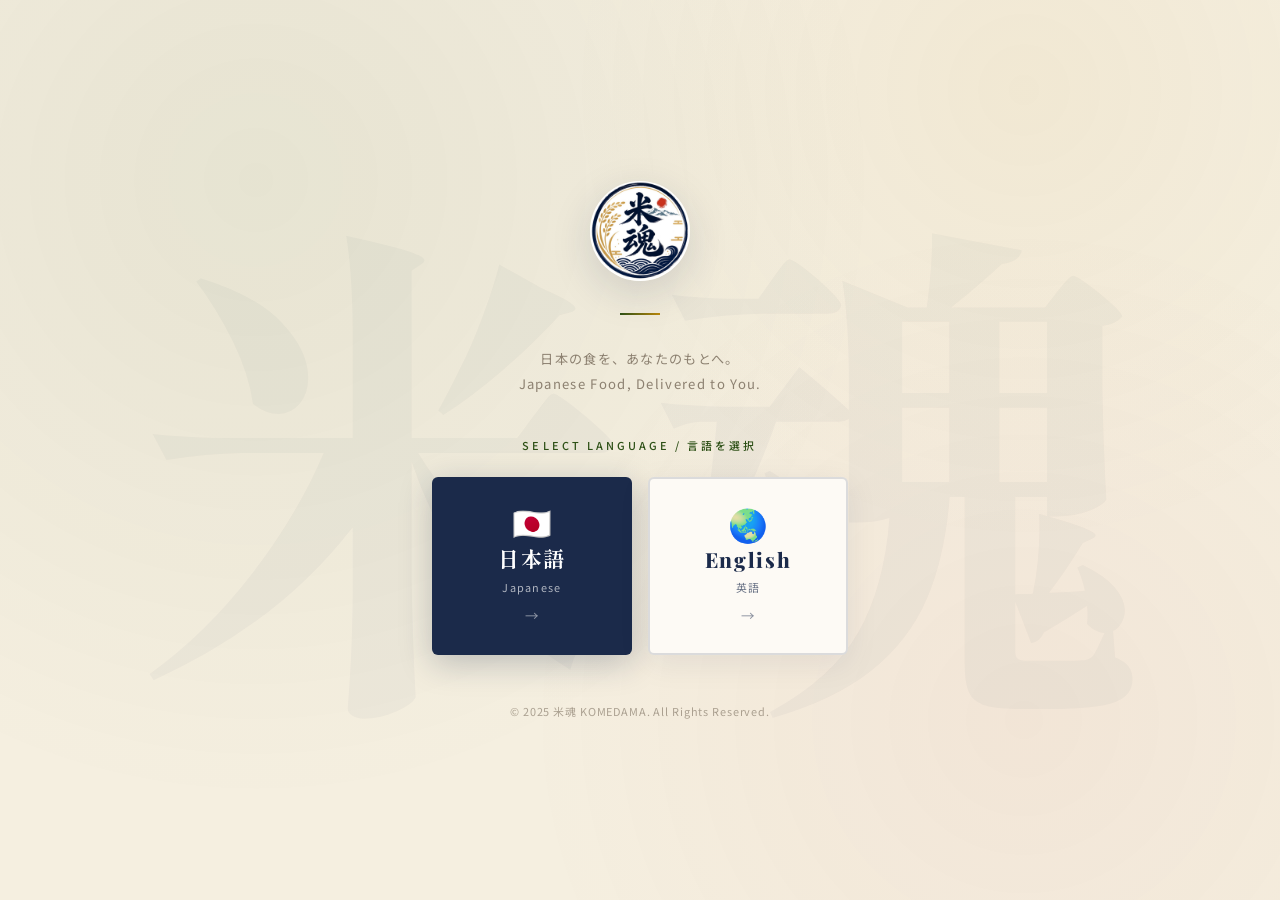
==== commit b64ddd75: "logo変更" ====
--- a/index.html
+++ b/index.html
@@ -70,11 +70,11 @@
     }
     .lang-logo { margin-bottom: 32px; }
     .lang-logo img {
-      width: 120px;
-      height: 120px;
+      width: 100px;
+      height: 100px;
       border-radius: 50%;
       display: block;
-      margin: 0 auto 16px;
+      margin: 0 auto 0;
       animation: float 4s ease-in-out infinite;
       box-shadow: 0 12px 40px rgba(27,42,74,0.15);
     }
@@ -223,8 +223,6 @@
   <div class="lang-container">
     <div class="lang-logo">
       <img src="images/logo/logo256px.png" alt="米魂 KOMEDAMA ロゴ">
-      <span class="brand-name-ja">米魂</span>
-      <span class="brand-name-en">KOMEDAMA</span>
     </div>
     <div class="lang-divider" aria-hidden="true"></div>
     <p class="lang-tagline">
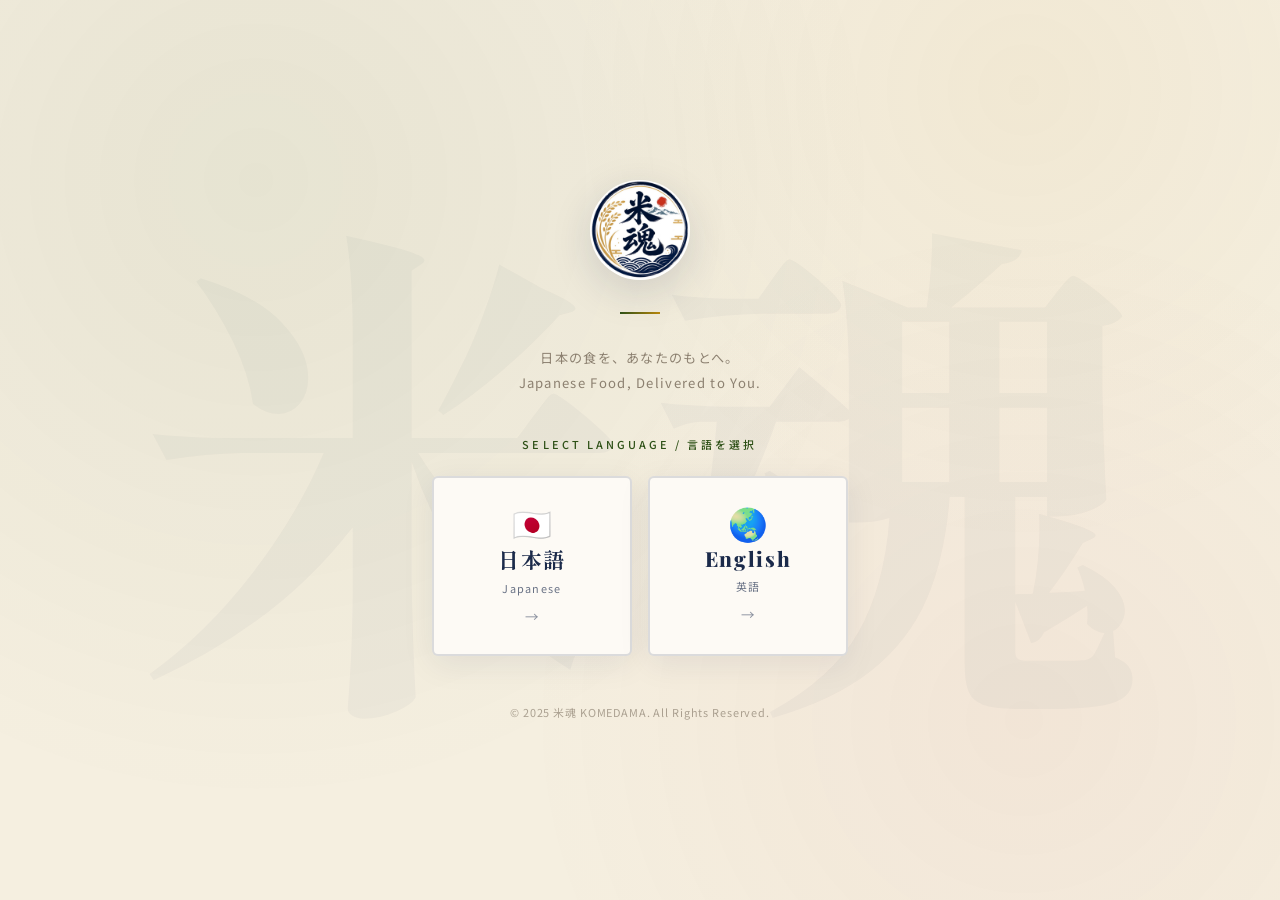
==== commit e304b329: "logo変更" ====
--- a/index.html
+++ b/index.html
@@ -149,18 +149,18 @@
       transition: opacity 0.35s;
     }
     .lang-btn-ja {
+      background: var(--white);
+      color: var(--navy);
+      border: 2px solid rgba(27,42,74,0.15);
+      box-shadow: 0 8px 32px rgba(27,42,74,0.08);
+    }
+    .lang-btn-ja:hover {
       background: var(--navy);
       color: #fff;
-      box-shadow: 0 8px 32px rgba(27,42,74,0.25);
-    }
-    .lang-btn-ja::before {
-      background: linear-gradient(135deg, rgba(255,255,255,0.05), rgba(255,255,255,0.12));
-    }
-    .lang-btn-ja:hover {
+      border-color: var(--navy);
       transform: translateY(-4px);
-      box-shadow: 0 16px 48px rgba(27,42,74,0.35);
-    }
-    .lang-btn-ja:hover::before { opacity: 1; }
+      box-shadow: 0 16px 48px rgba(27,42,74,0.25);
+    }
     .lang-btn-en {
       background: var(--white);
       color: var(--navy);
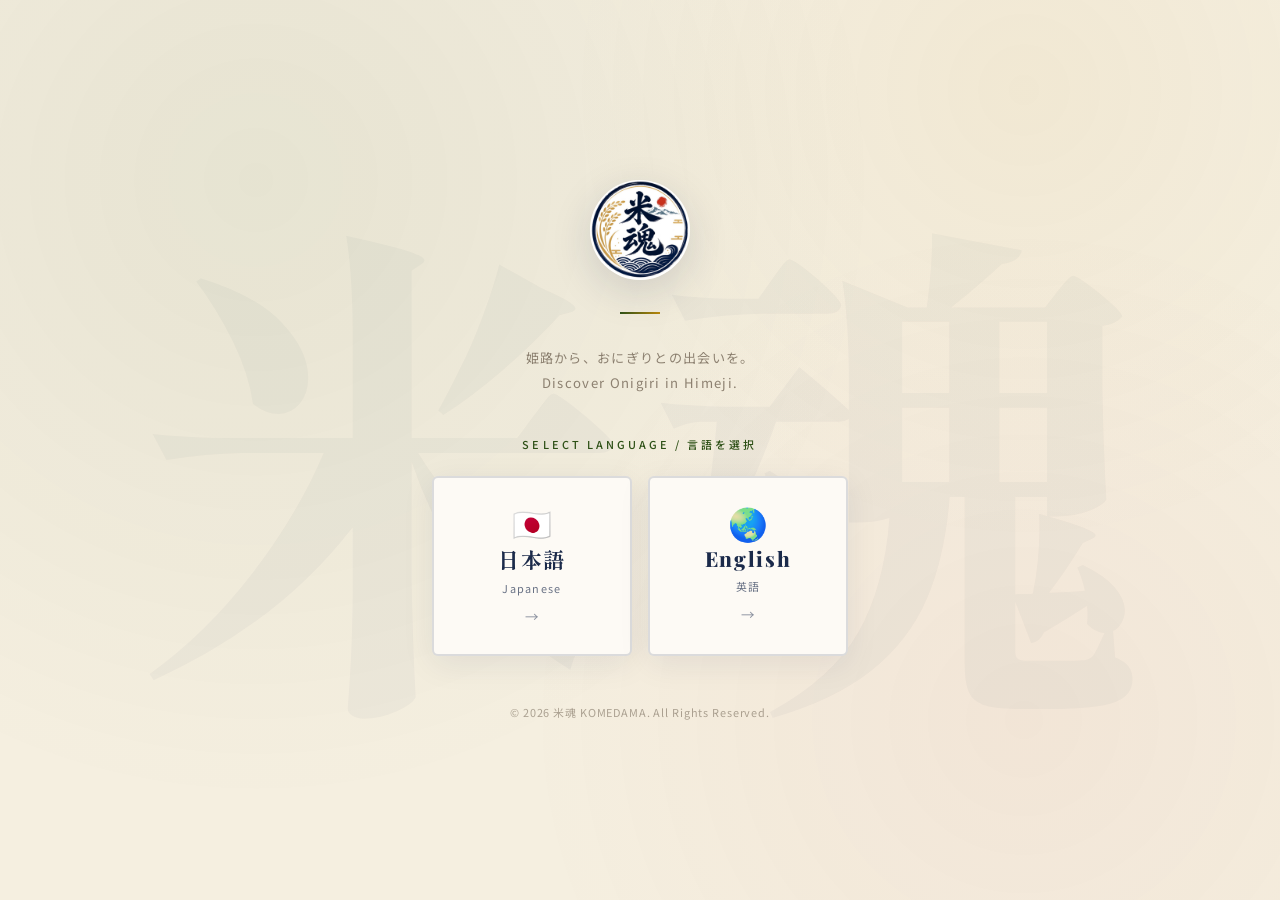
==== commit 64576689: "Prepare bilingual KOMEDAMA site for first stall launch" ====
--- a/index.html
+++ b/index.html
@@ -4,7 +4,7 @@
   <meta charset="UTF-8">
   <meta name="viewport" content="width=device-width, initial-scale=1.0">
   <title>米魂 KOMEDAMA</title>
-  <meta name="description" content="米魂 KOMEDAMA | 日本の食を、あなたのもとへ。Japanese Food, Delivered to You.">
+  <meta name="description" content="米魂 KOMEDAMA | 姫路から、おにぎりとの出会いを。Discover Onigiri in Himeji.">
   <link rel="preconnect" href="https://fonts.googleapis.com">
   <link rel="preconnect" href="https://fonts.gstatic.com" crossorigin>
   <link href="https://fonts.googleapis.com/css2?family=Shippori+Mincho:wght@400;600;800&family=Playfair+Display:wght@700&family=Noto+Sans+JP:wght@300;400&family=Inter:wght@300;400&display=swap" rel="stylesheet">
@@ -18,7 +18,7 @@
       --gold:      #B8860B;
       --gray:      #8C8070;
     }
-    html, body { width: 100%; height: 100%; }
+    html, body { width: 100%; min-height: 100%; }
     body {
       font-family: 'Noto Sans JP', sans-serif;
       background: var(--cream);
@@ -26,7 +26,7 @@
       align-items: center;
       justify-content: center;
       min-height: 100vh;
-      overflow: hidden;
+      overflow-x: hidden;
     }
     .bg-decoration {
       position: fixed;
@@ -63,6 +63,7 @@
       text-align: center;
       padding: 40px 24px;
       animation: fadeUp 0.9s ease both;
+      width: 100%;
     }
     @keyframes fadeUp {
       from { opacity: 0; transform: translateY(30px); }
@@ -212,9 +213,12 @@
     }
     @media (max-width: 480px) {
       .lang-buttons { flex-direction: column; align-items: center; }
-      .lang-btn { width: 260px; }
+      .lang-btn { width: min(260px, 100%); }
       .brand-name-ja { font-size: 2rem; }
       .lang-logo img { width: 96px; height: 96px; }
+    }
+    @media (prefers-reduced-motion: reduce) {
+      *, *::before, *::after { animation: none !important; transition: none !important; }
     }
   </style>
 </head>
@@ -226,8 +230,8 @@
     </div>
     <div class="lang-divider" aria-hidden="true"></div>
     <p class="lang-tagline">
-      日本の食を、あなたのもとへ。<br>
-      Japanese Food, Delivered to You.
+      姫路から、おにぎりとの出会いを。<br>
+      Discover Onigiri in Himeji.
     </p>
     <span class="lang-select-label">Select Language / 言語を選択</span>
     <div class="lang-buttons">
@@ -244,7 +248,7 @@
         <span class="btn-arrow" aria-hidden="true">→</span>
       </a>
     </div>
-    <p class="lang-footer">© 2025 米魂 KOMEDAMA. All Rights Reserved.</p>
+    <p class="lang-footer">© 2026 米魂 KOMEDAMA. All Rights Reserved.</p>
   </div>
 </body>
 </html>
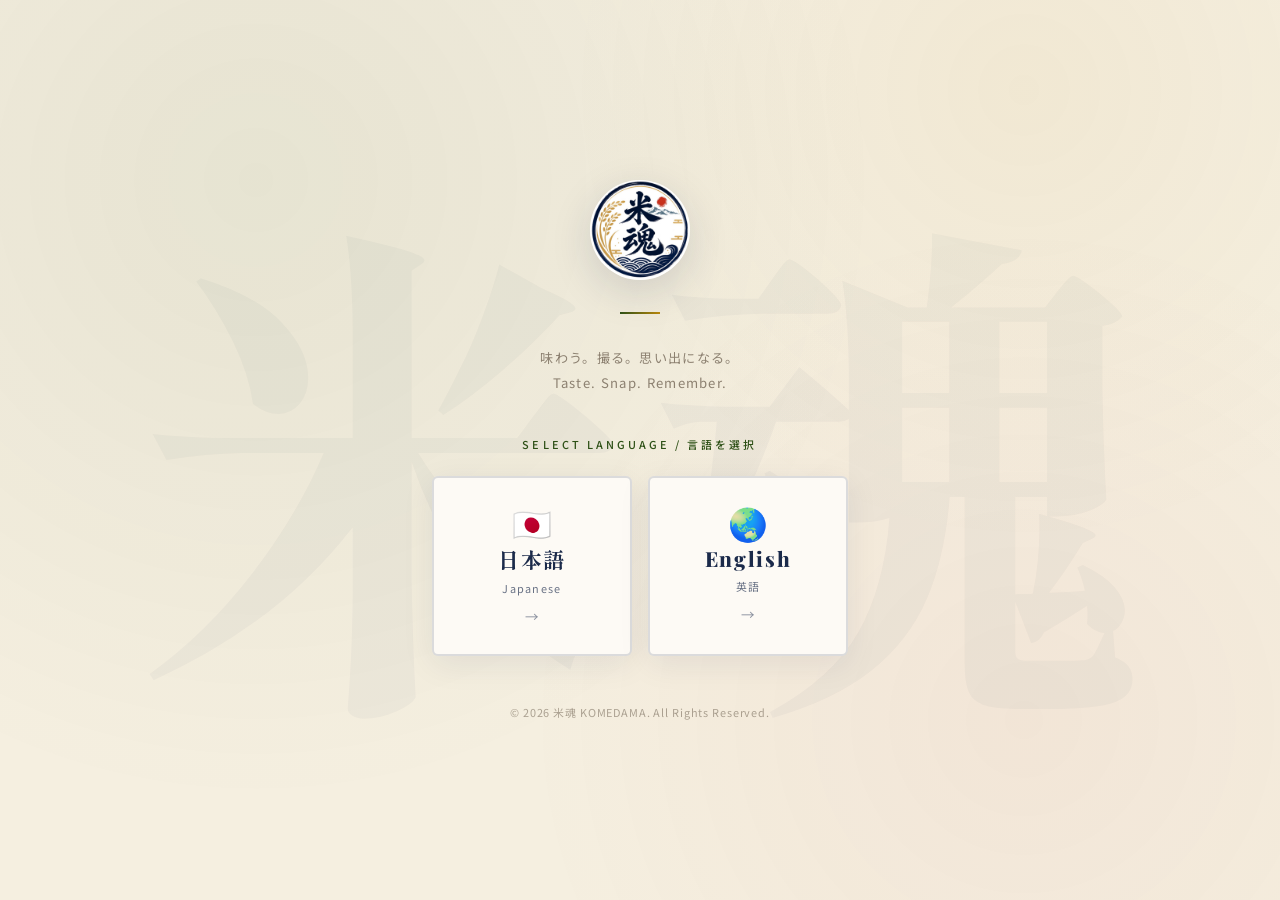
==== commit 3a949d21: "Present KOMEDAMA travel experiences and photo keepsake service" ====
--- a/index.html
+++ b/index.html
@@ -4,7 +4,7 @@
   <meta charset="UTF-8">
   <meta name="viewport" content="width=device-width, initial-scale=1.0">
   <title>米魂 KOMEDAMA</title>
-  <meta name="description" content="米魂 KOMEDAMA | 姫路から、おにぎりとの出会いを。Discover Onigiri in Himeji.">
+  <meta name="description" content="米魂 KOMEDAMA | 味わう。撮る。思い出になる。Taste. Snap. Remember.">
   <link rel="preconnect" href="https://fonts.googleapis.com">
   <link rel="preconnect" href="https://fonts.gstatic.com" crossorigin>
   <link href="https://fonts.googleapis.com/css2?family=Shippori+Mincho:wght@400;600;800&family=Playfair+Display:wght@700&family=Noto+Sans+JP:wght@300;400&family=Inter:wght@300;400&display=swap" rel="stylesheet">
@@ -230,8 +230,8 @@
     </div>
     <div class="lang-divider" aria-hidden="true"></div>
     <p class="lang-tagline">
-      姫路から、おにぎりとの出会いを。<br>
-      Discover Onigiri in Himeji.
+      味わう。撮る。思い出になる。<br>
+      Taste. Snap. Remember.
     </p>
     <span class="lang-select-label">Select Language / 言語を選択</span>
     <div class="lang-buttons">
